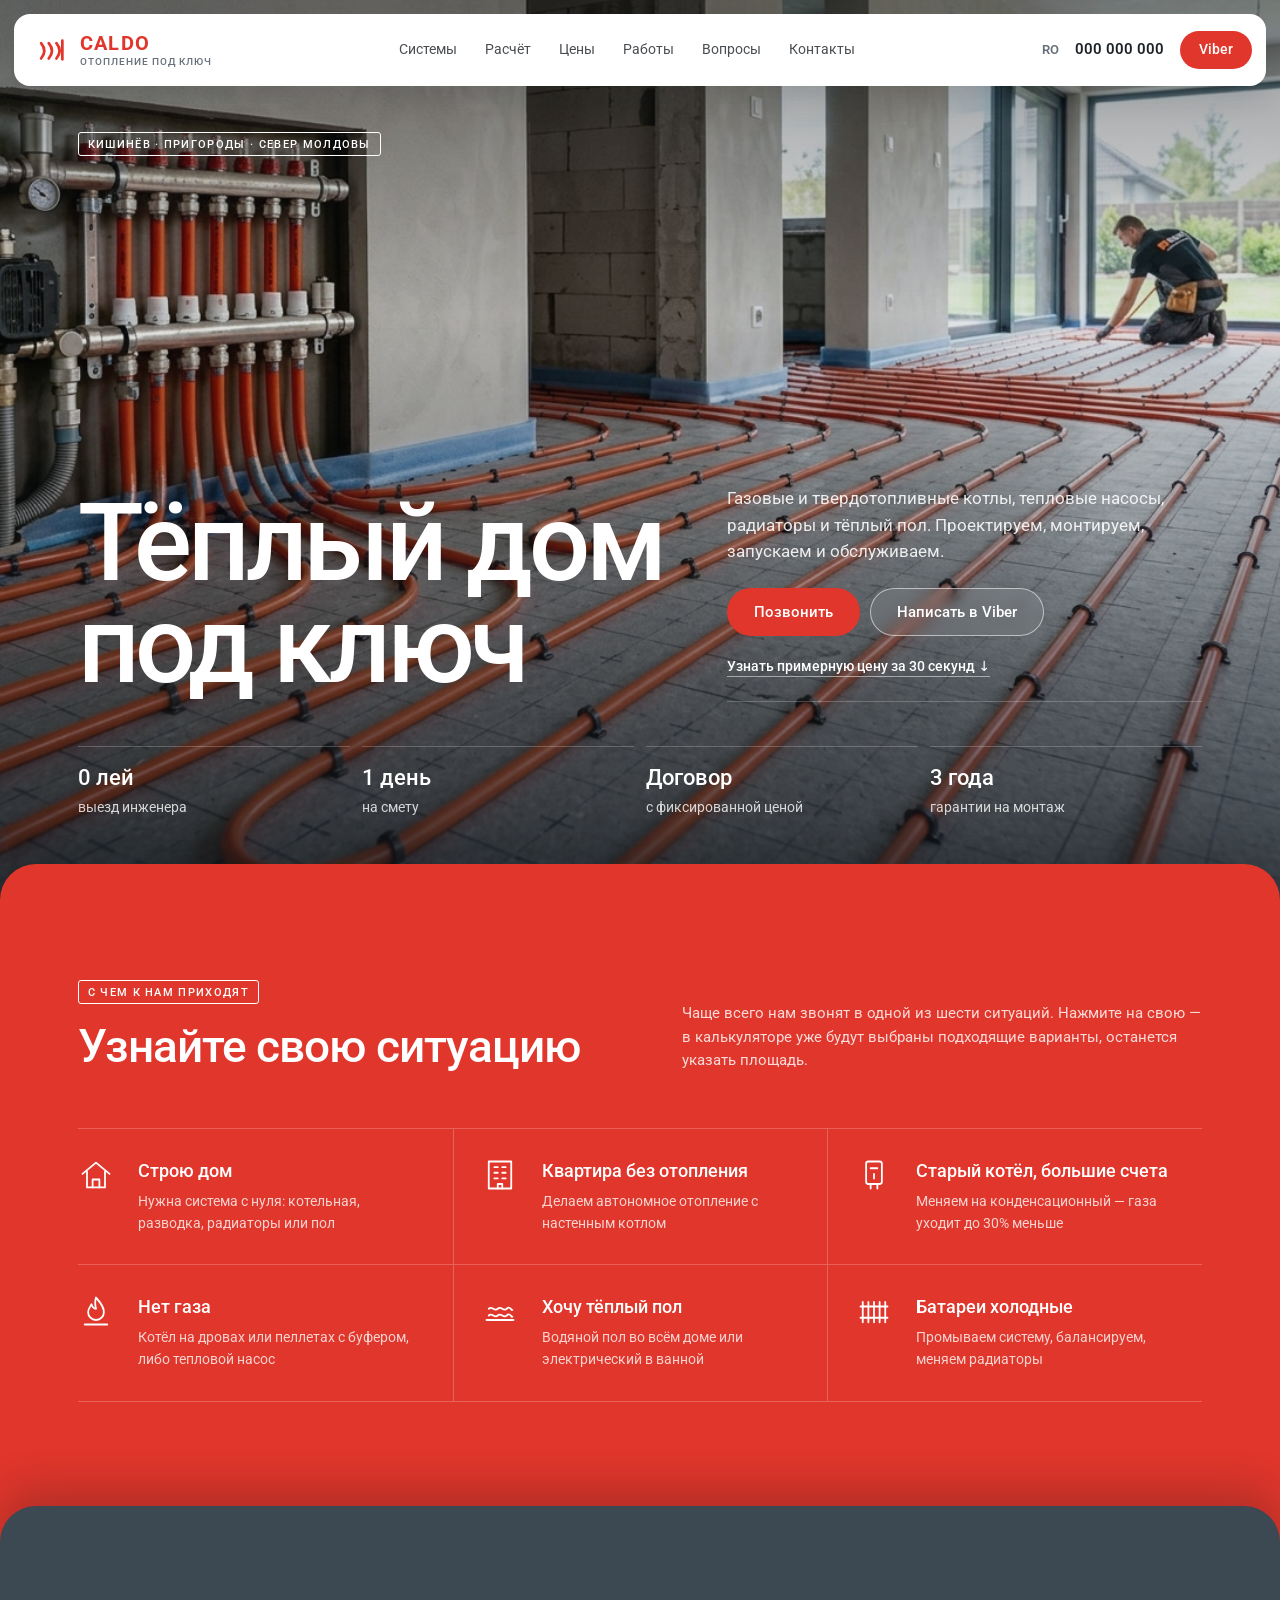
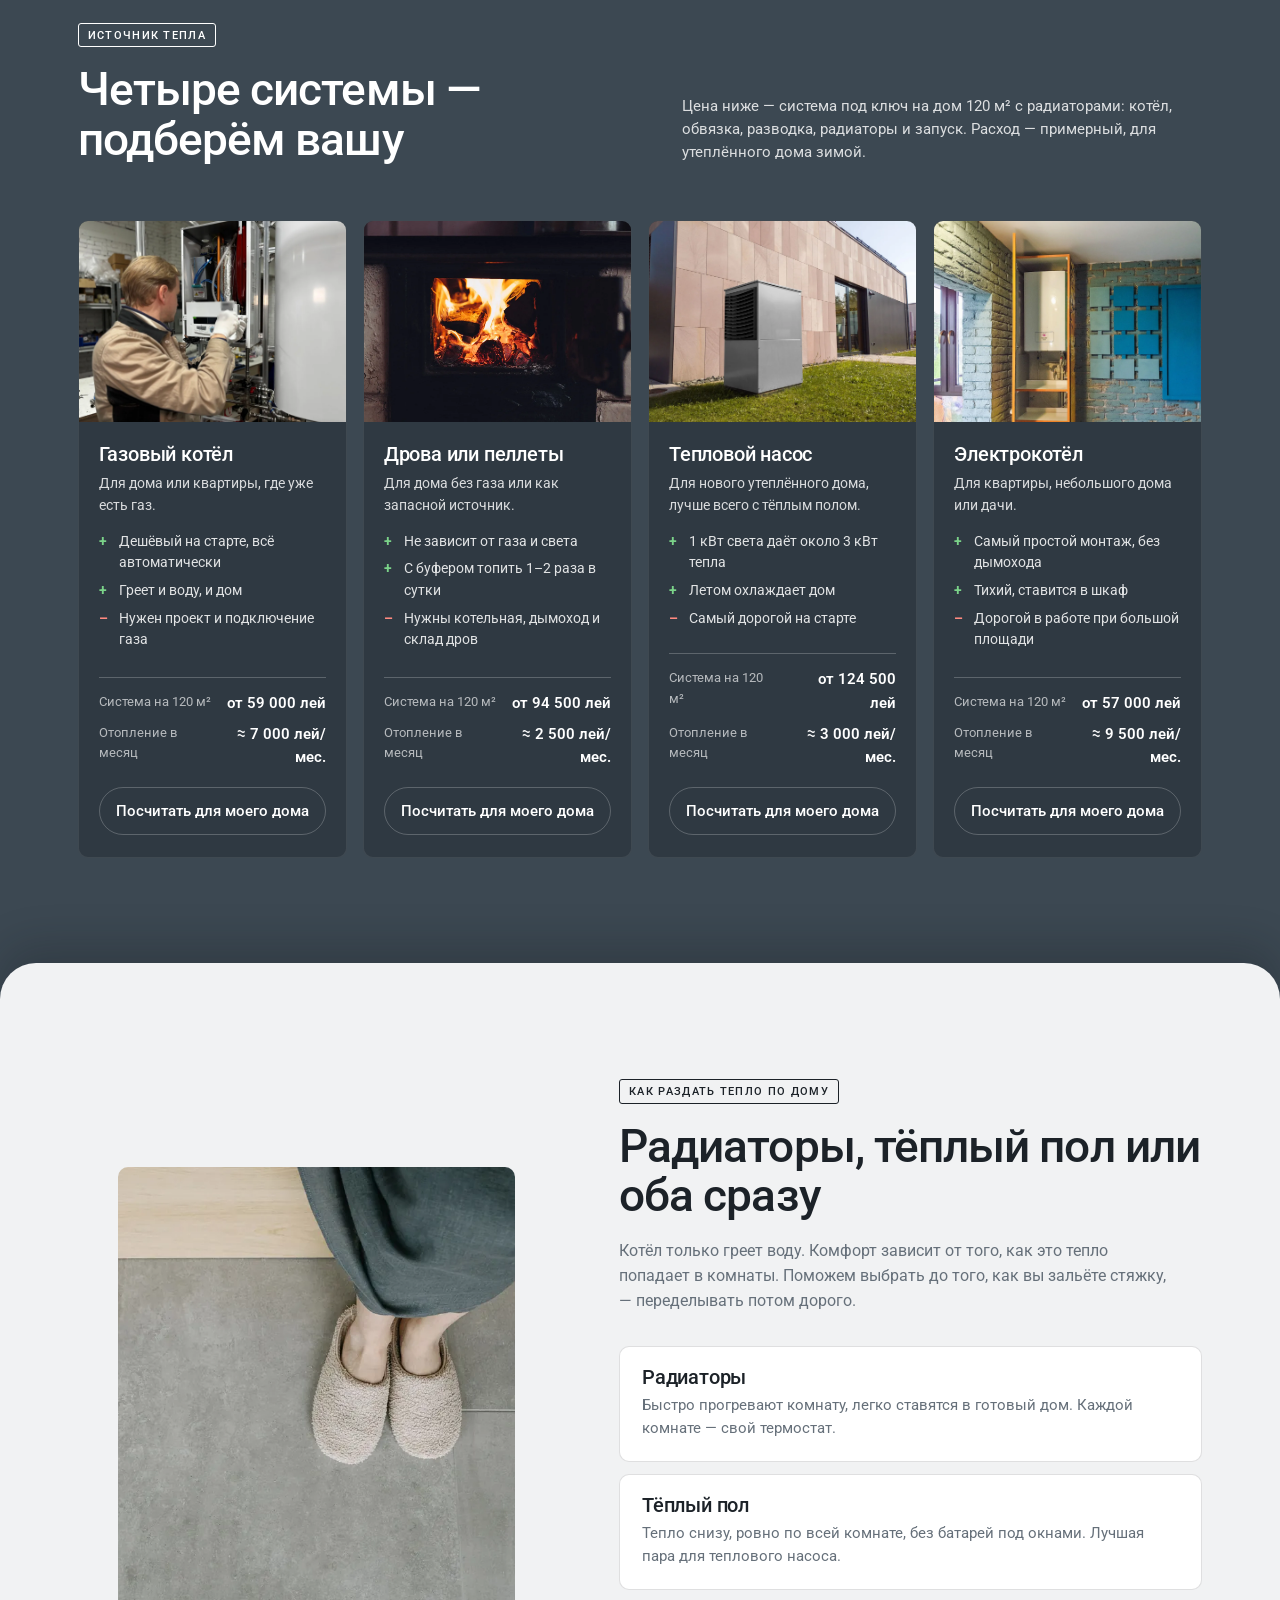
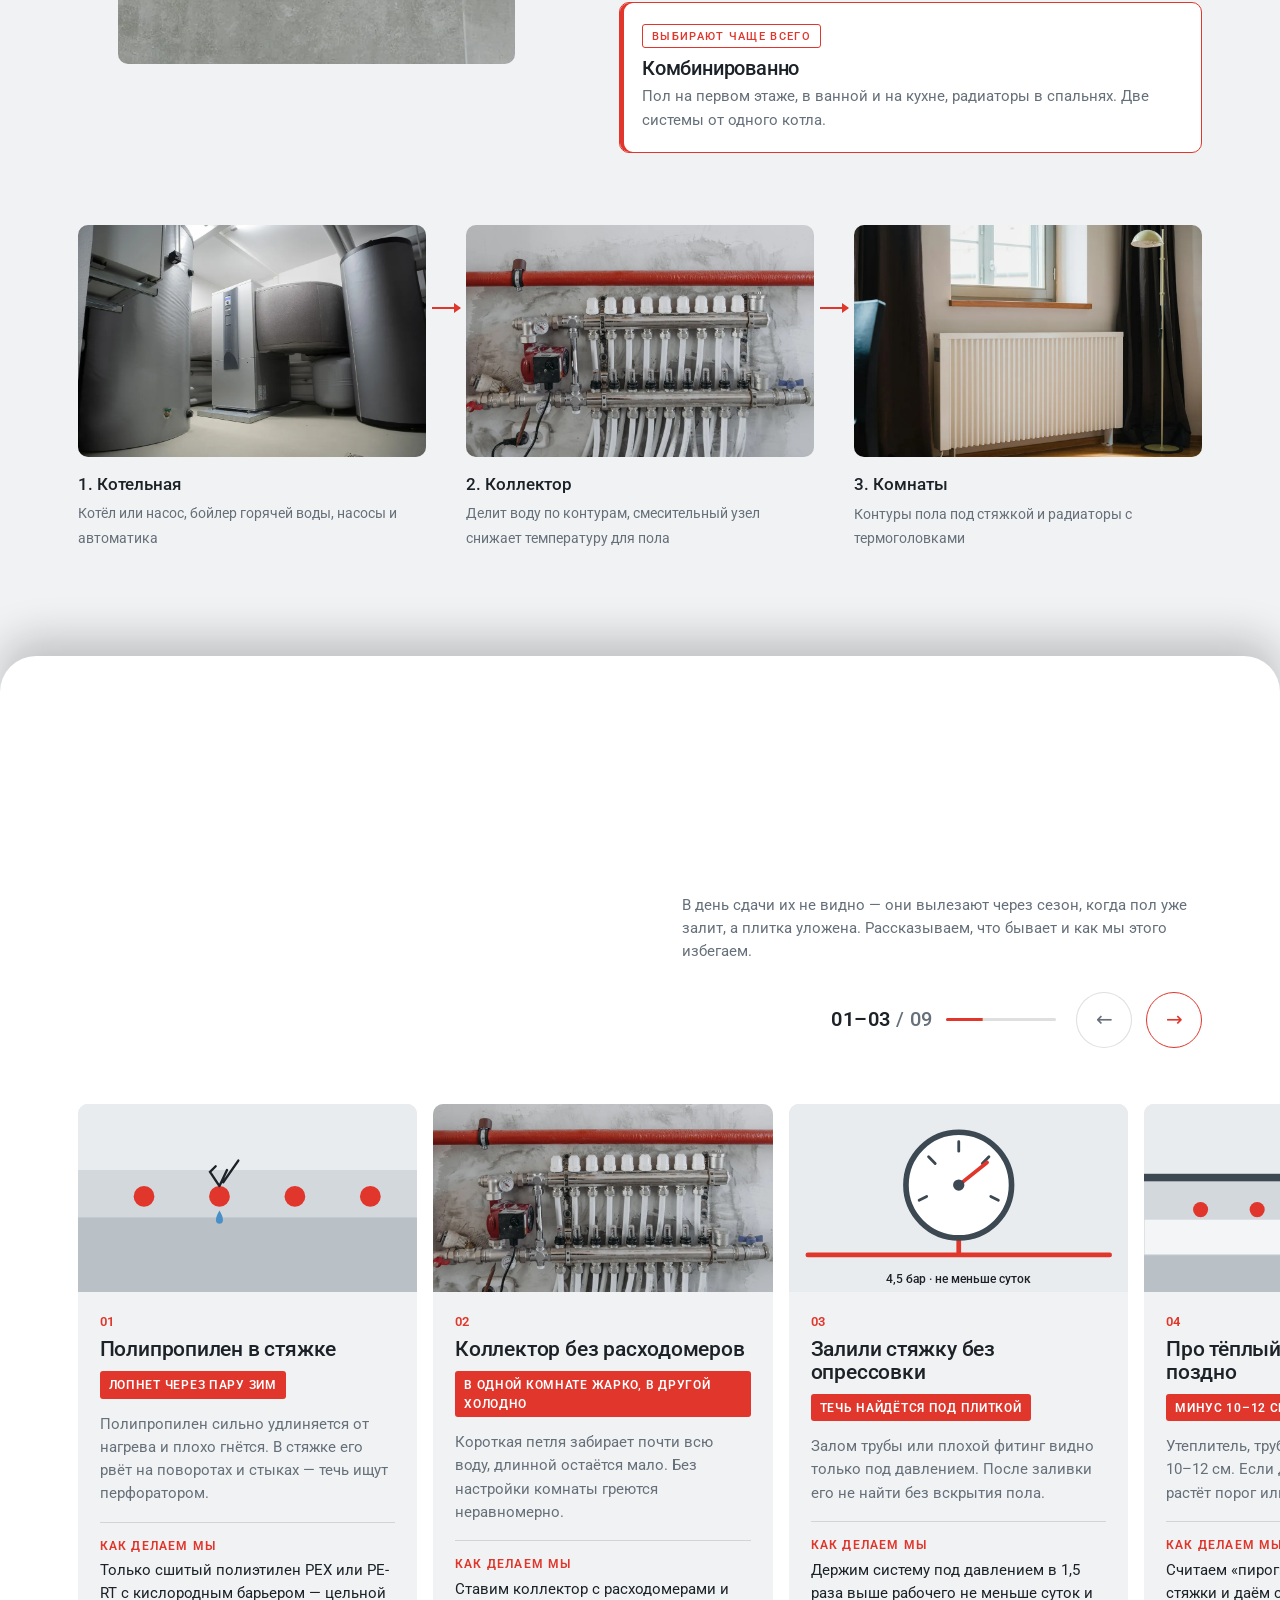
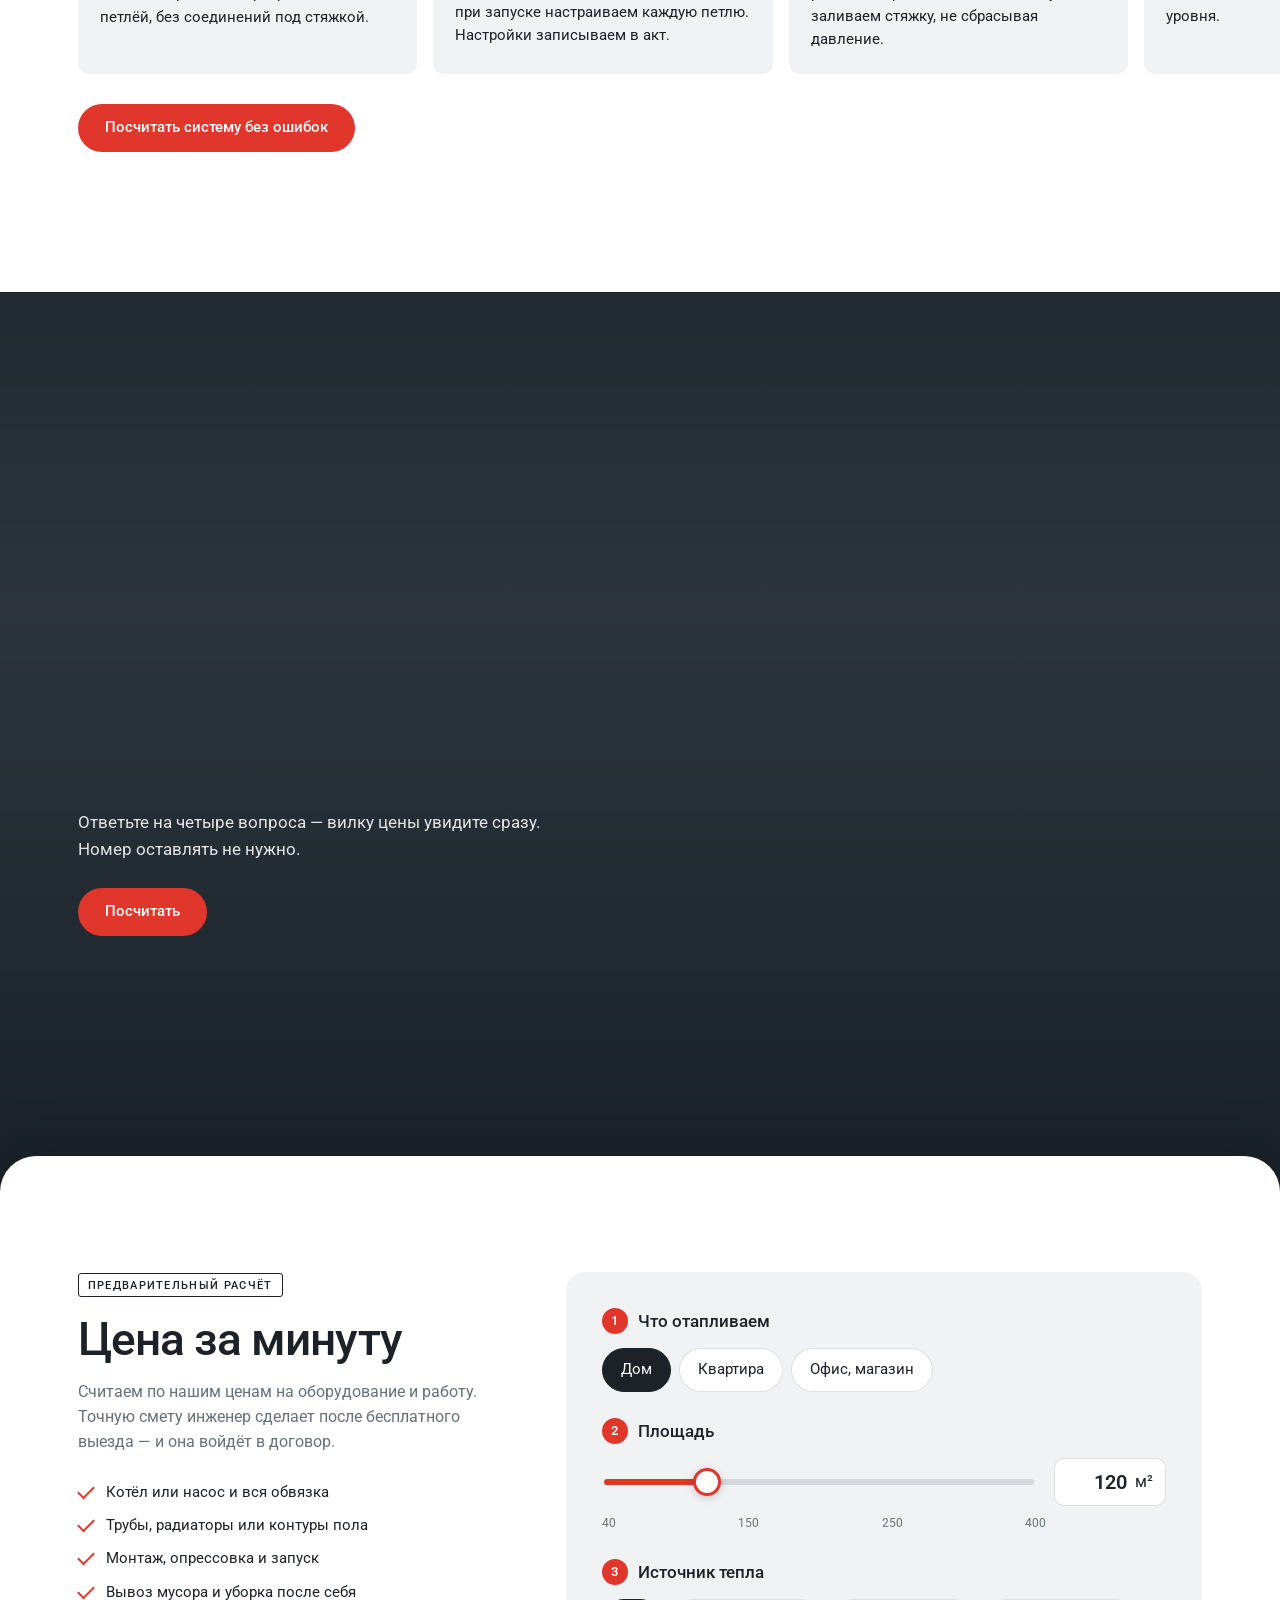
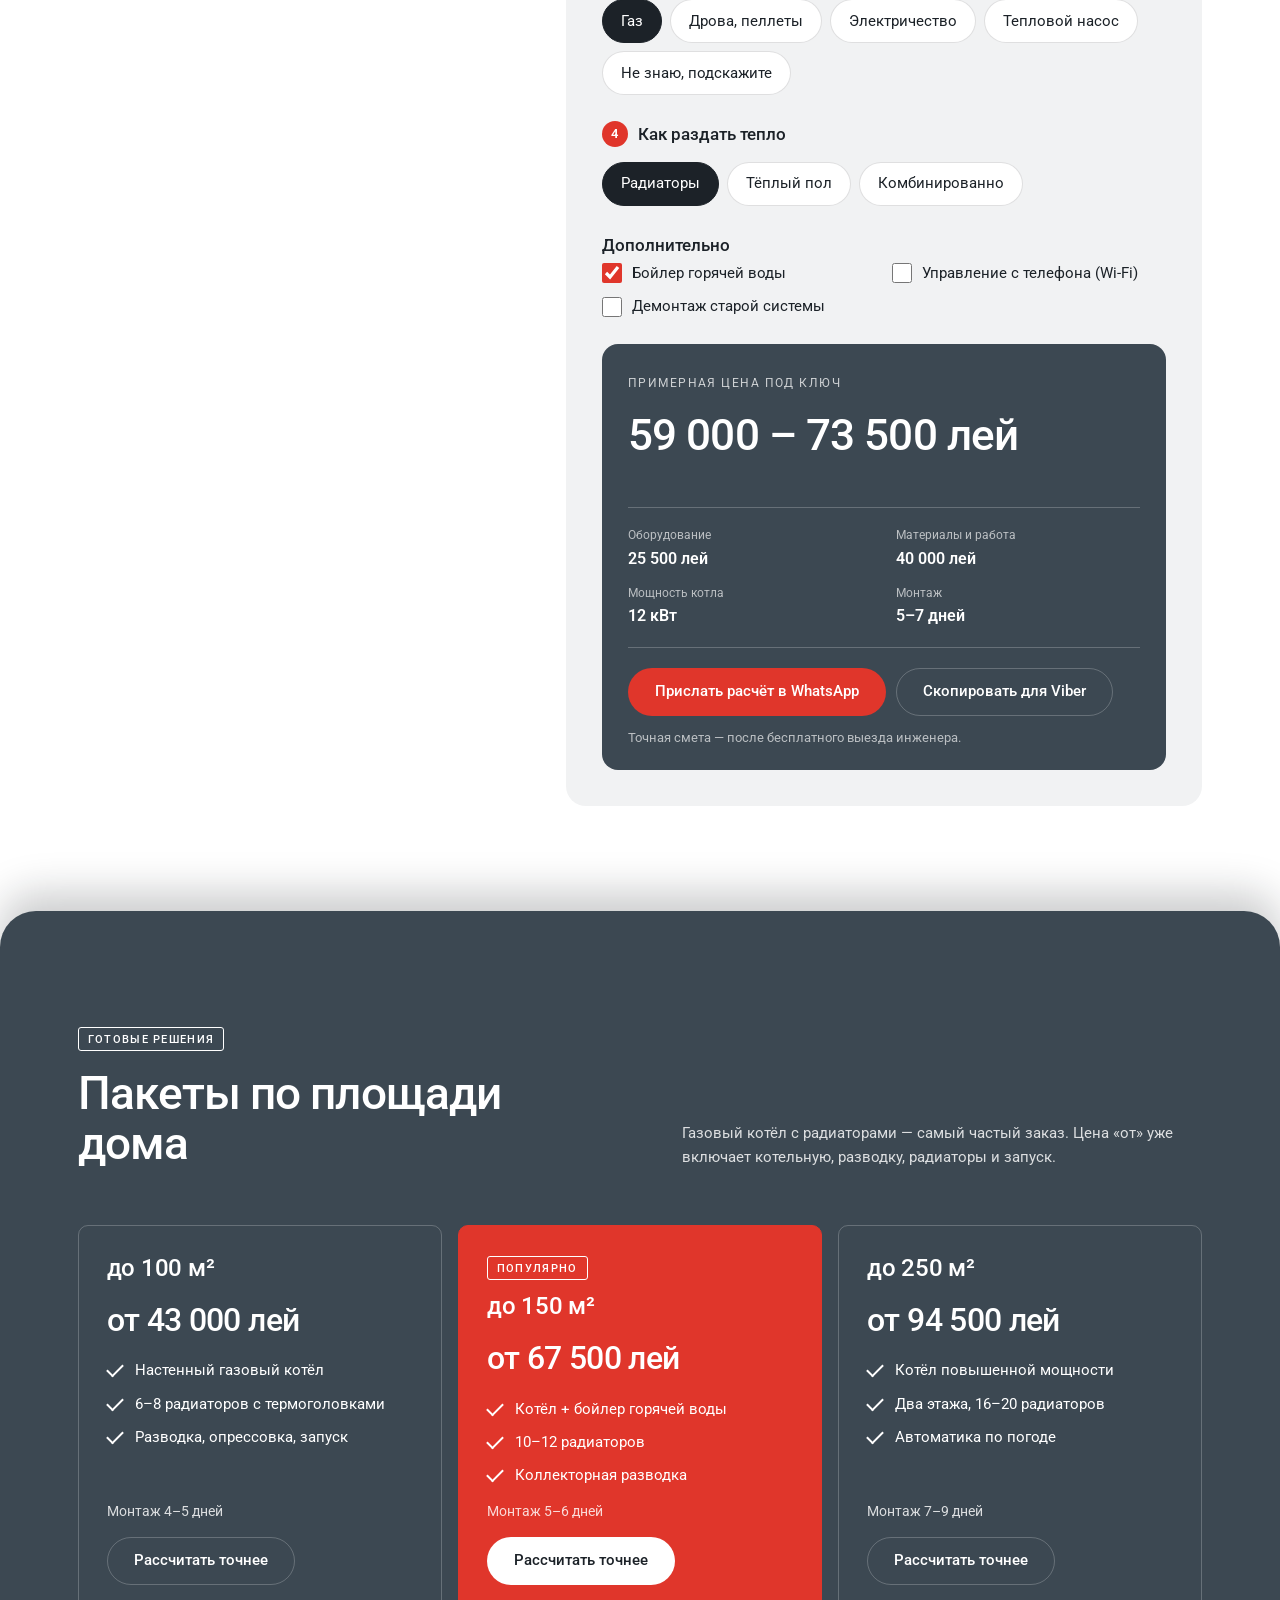
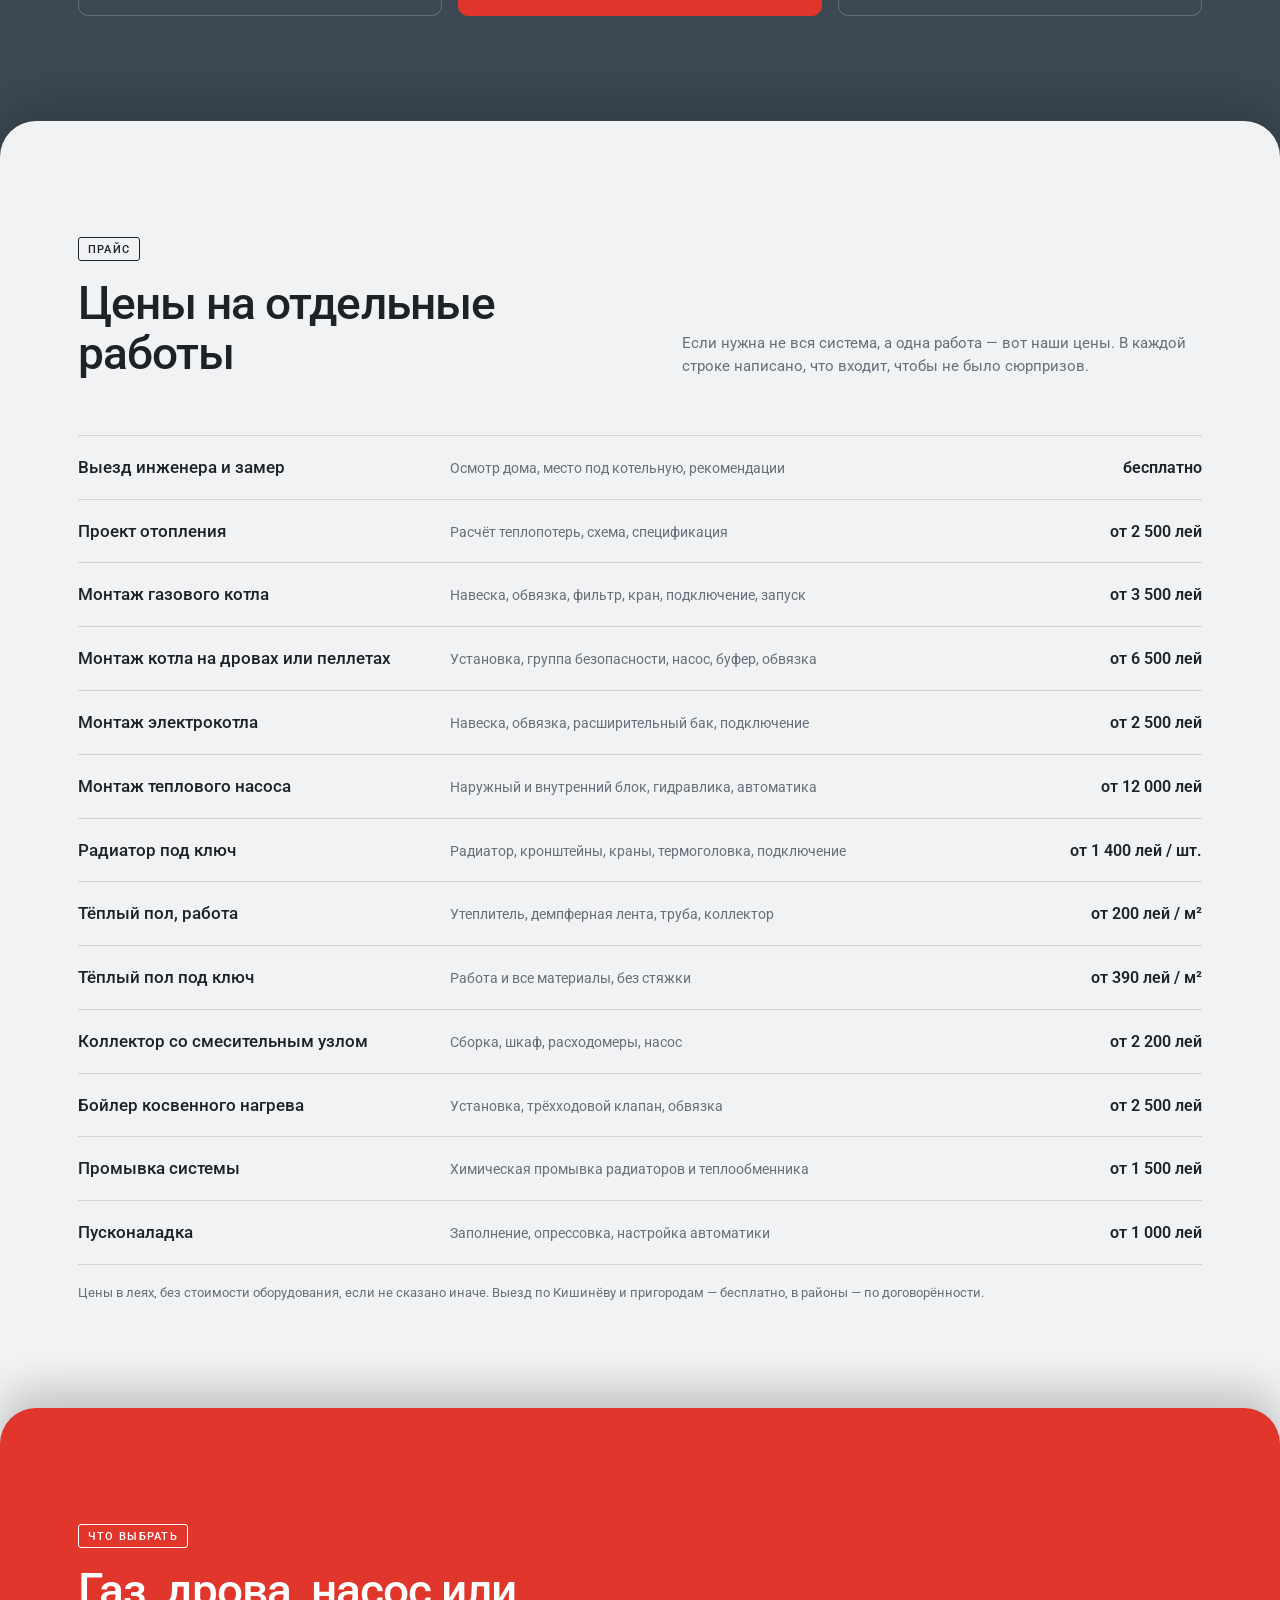
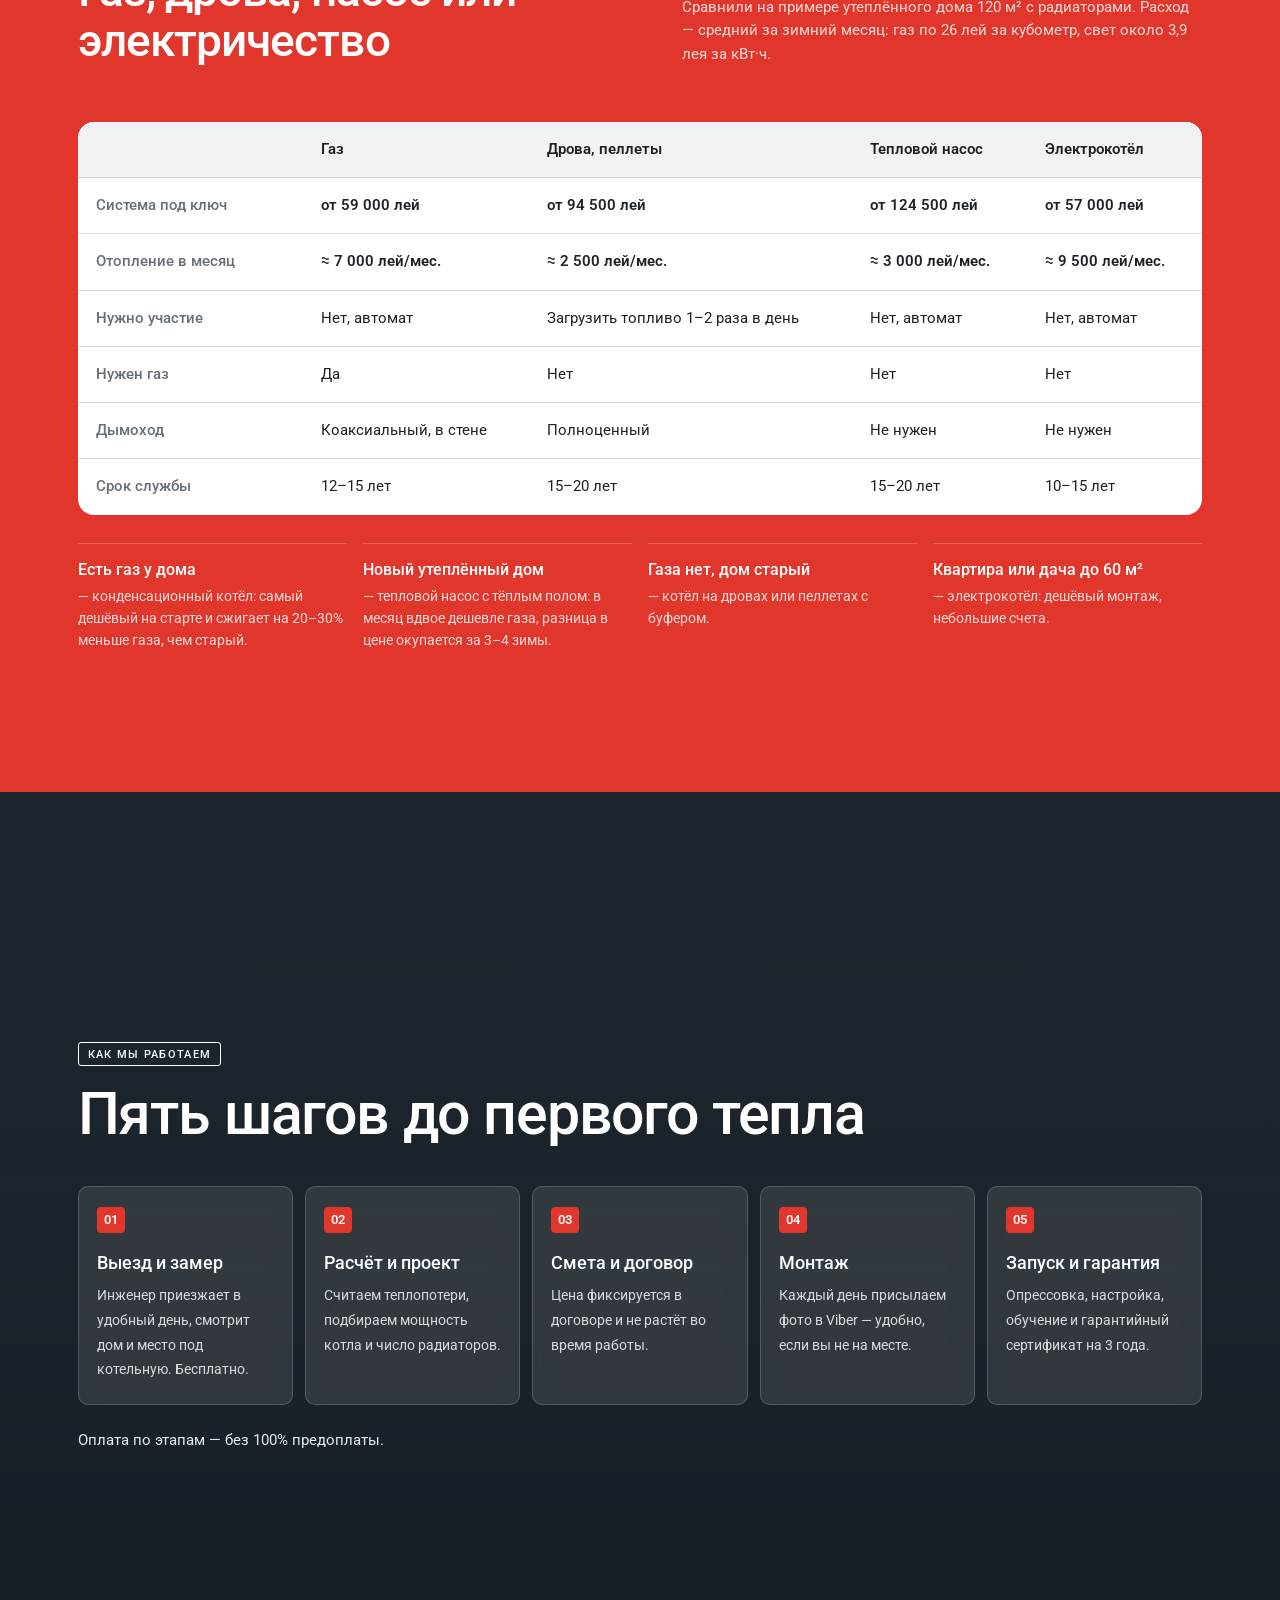
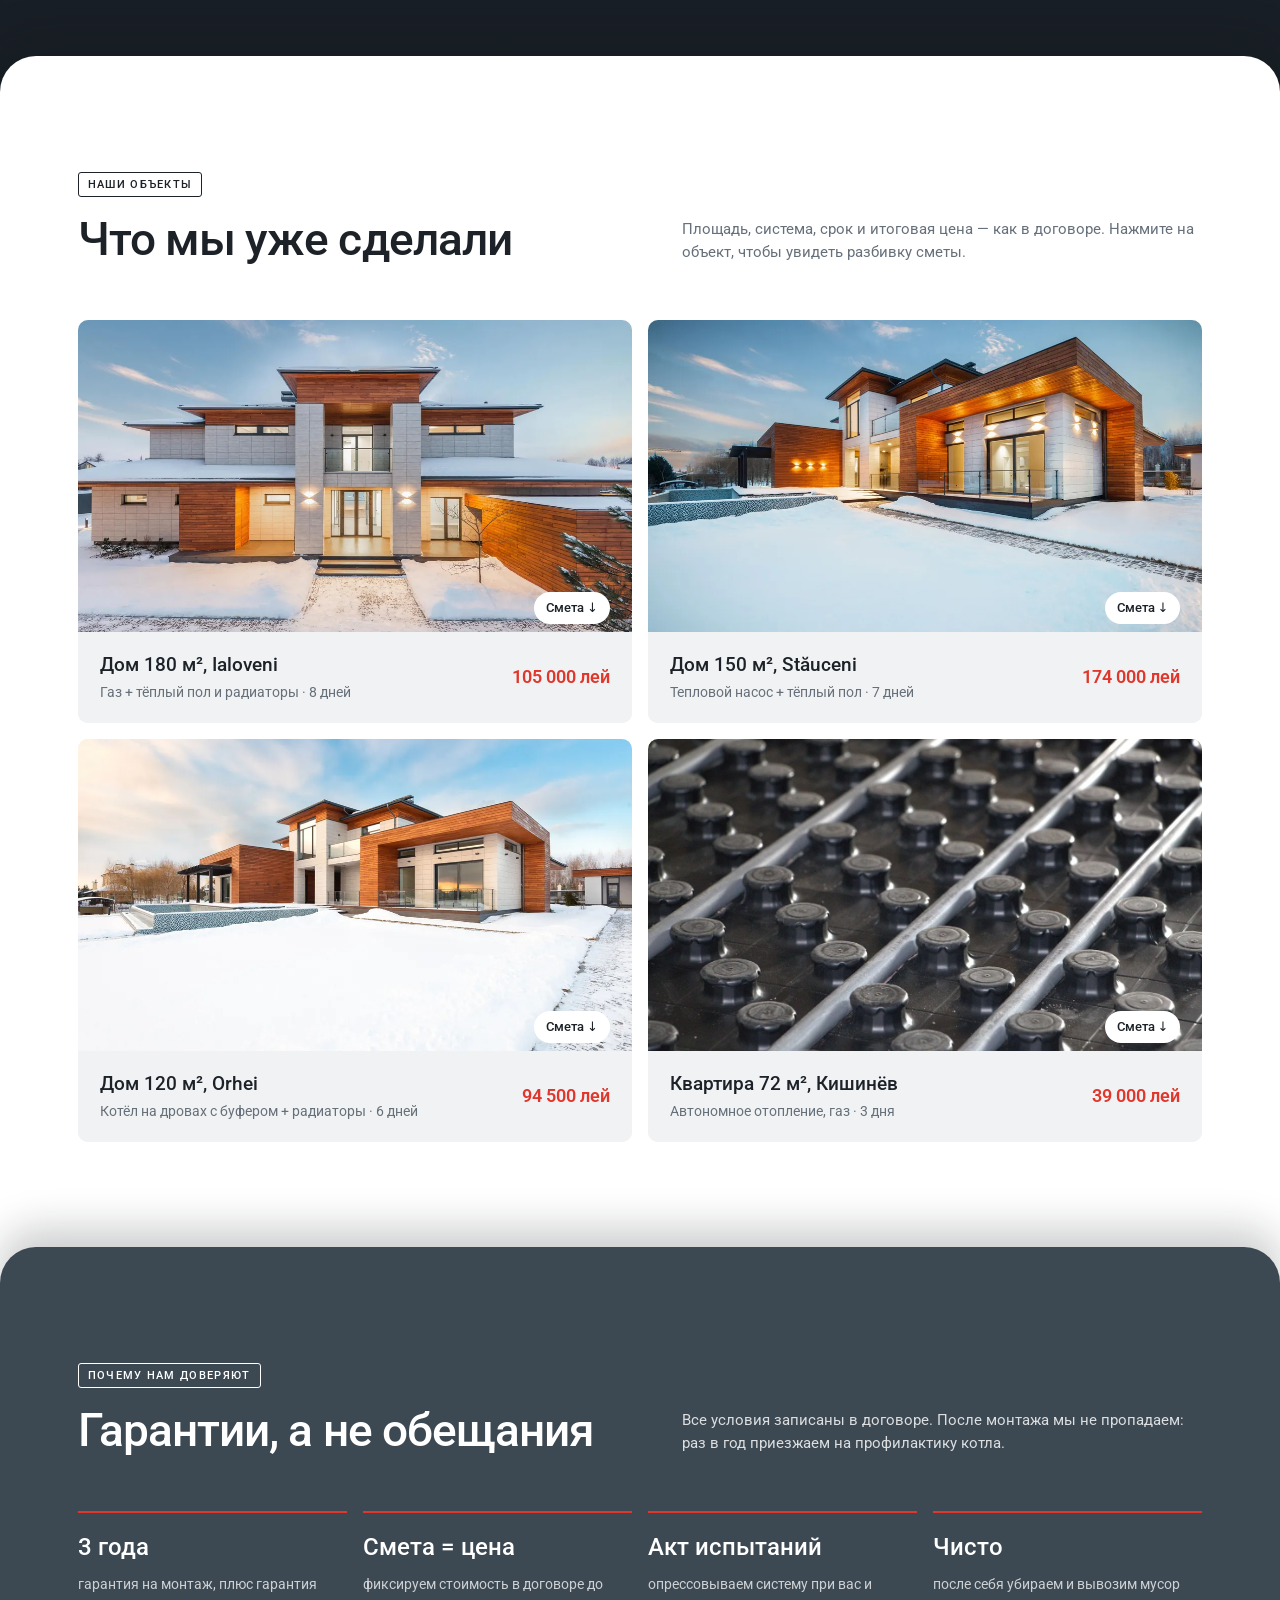
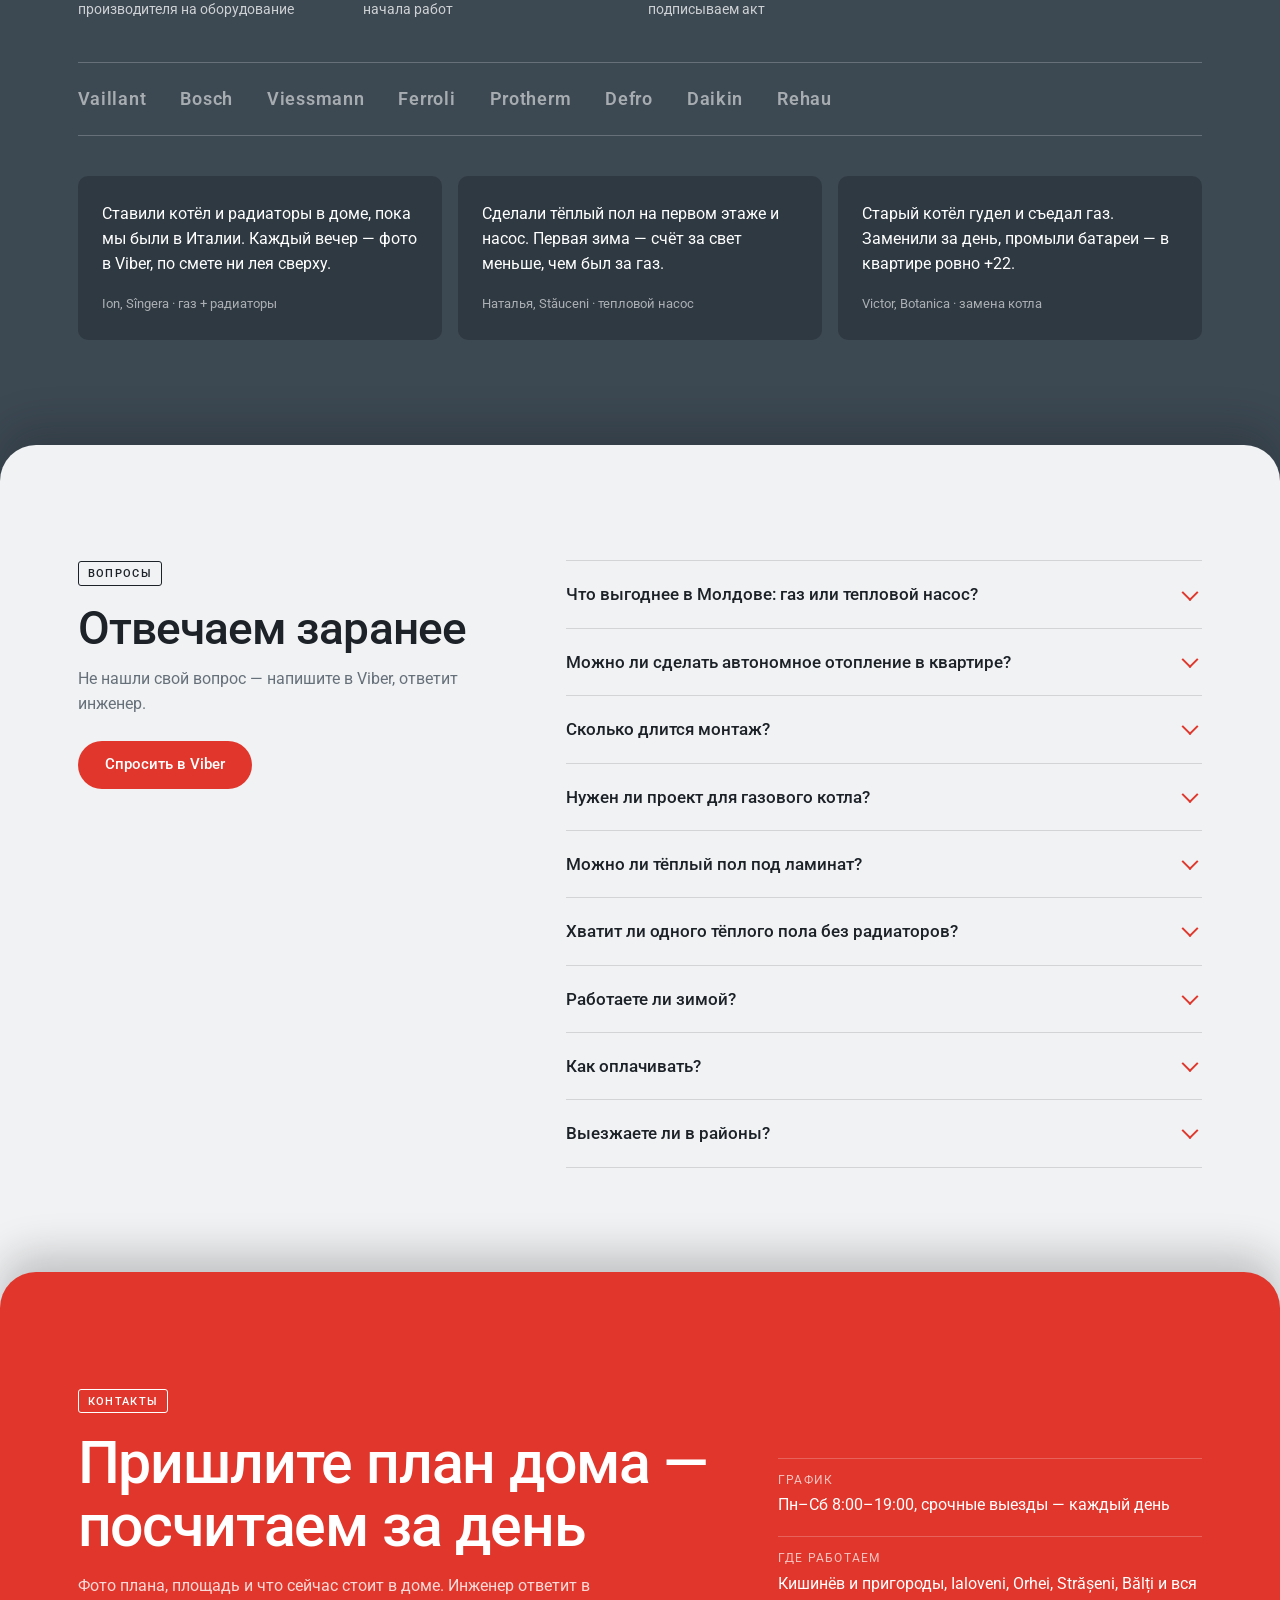
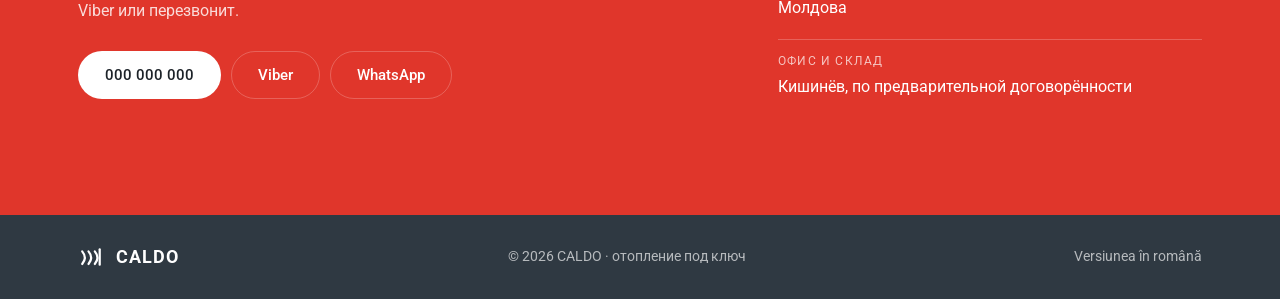
==== index.html @ ae5b9c79 "Add files via upload" ====
<!doctype html>
<html lang="ru">
<head>
<meta charset="utf-8">
<meta name="viewport" content="width=device-width, initial-scale=1">
<title>CALDO — отопление дома под ключ в Кишинёве и по Молдове</title>
<meta name="description" content="Газовые и твердотопливные котлы, тепловые насосы, радиаторы и тёплый пол. Примерная цена за минуту без звонка, договор с фиксированной сметой, гарантия на монтаж 3 года.">
<meta property="og:type" content="website">
<meta property="og:locale" content="ru_RU">
<meta property="og:site_name" content="CALDO">
<meta property="og:title" content="CALDO — отопление дома под ключ в Кишинёве и по Молдове">
<meta property="og:description" content="Газовые и твердотопливные котлы, тепловые насосы, радиаторы и тёплый пол. Примерная цена за минуту без звонка, договор с фиксированной сметой, гарантия на монтаж 3 года.">
<meta property="og:url" content="https://webonix-md.github.io/caldo/">
<meta property="og:image" content="https://webonix-md.github.io/caldo/img/og/og-square-ru.jpg">
<meta property="og:image:width" content="1200">
<meta property="og:image:height" content="1200">
<meta name="twitter:card" content="summary_large_image">
<link rel="preload" href="fonts/Roboto-Regular.woff2" as="font" type="font/woff2" crossorigin>
<link rel="preload" href="fonts/Roboto-Medium.woff2" as="font" type="font/woff2" crossorigin>
<link rel="preload" href="img/pol.jpg" as="image">
<link rel="alternate" hreflang="ro" href="ro.html">
<link rel="stylesheet" href="style.css?v=10">
</head>
<body>

<header class="top" id="top">
  <a class="logo" href="#hero" aria-label="CALDO — на главную">
    <svg viewBox="0 0 40 40" aria-hidden="true"><path d="M6 30c5-6 5-12 0-18M15 30c5-6 5-12 0-18M24 30c5-6 5-12 0-18" fill="none" stroke="currentColor" stroke-width="3.2" stroke-linecap="round"/><path d="M31 9v22" stroke="currentColor" stroke-width="3.2" stroke-linecap="round"/></svg>
    <span>CALDO<small>отопление под ключ</small></span>
  </a>
  <nav class="nav" id="nav">
    <a href="#systems">Системы</a>
    <a href="#calc">Расчёт</a>
    <a href="#price">Цены</a>
    <a href="#works">Работы</a>
    <a href="#faq">Вопросы</a>
    <a href="#contacts">Контакты</a>
  </nav>
  <div class="top__right">
    <a class="top__lang" href="ro.html" hreflang="ro">RO</a>
    <a class="top__phone" href="tel:+37300000000">000 000 000</a>
    <a class="btn btn--red btn--sm" href="viber://chat?number=%2B37300000000">Viber</a>
    <button class="burger" id="burger" aria-label="Меню" aria-expanded="false"><span></span><span></span></button>
  </div>
</header>

<!-- Стопка фото под страницей: видна в «окнах» (первый экран и два фото-экрана), меняется, пока закрыта секциями -->
<div class="bgstack" aria-hidden="true">
  <img class="on" src="img/pol.jpg" alt="" width="1376" height="768">
  <img src="img/band-house.webp" alt="" width="1920" height="1282" decoding="async">
  <img src="img/band-master.webp" alt="" width="1280" height="853" decoding="async">
</div>

<main>

<!-- 1. Первый экран -->
<section class="photo photo--hero win" id="hero">
  <div class="photo__in hero">
    <span class="tag tag--light">Кишинёв · пригороды · север Молдовы</span>
    <h1 class="hero__title">Тёплый дом<br>под ключ</h1>
    <div class="hero__side">
      <p>Газовые и твердотопливные котлы, тепловые насосы, радиаторы и тёплый пол. Проектируем, монтируем, запускаем и обслуживаем.</p>
      <div class="hero__btns">
        <a class="btn btn--red" href="tel:+37300000000">Позвонить</a>
        <a class="btn btn--glass" href="viber://chat?number=%2B37300000000">Написать в Viber</a>
      </div>
      <a class="hero__calc" href="#calc">Узнать примерную цену за 30 секунд <span aria-hidden="true">↓</span></a>
    </div>
    <ul class="hero__facts">
      <li><b>0 лей</b>выезд инженера</li>
      <li><b>1 день</b>на смету</li>
      <li><b>Договор</b>с фиксированной ценой</li>
      <li><b>3 года</b>гарантии на монтаж</li>
    </ul>
  </div>
</section>

<div class="grp">
<!-- 2. С чем приходят -->
<section class="sec sec--red stack" id="situations">
  <div class="wrap">
    <div class="head2">
      <div>
        <span class="tag">С чем к нам приходят</span>
        <h2>Узнайте свою ситуацию</h2>
      </div>
      <p>Чаще всего нам звонят в одной из шести ситуаций. Нажмите на свою — в калькуляторе уже будут выбраны подходящие варианты, останется указать площадь.</p>
    </div>
    <div class="sit">
      <button class="sit__item" data-pick='{"obj":"house","src":"gas","dist":"combo"}'>
        <svg viewBox="0 0 32 32"><path d="M4 15 16 5l12 10M8 13v14h16V13" /><path d="M13 27v-7h6v7"/></svg>
        <b>Строю дом</b><span>Нужна система с нуля: котельная, разводка, радиаторы или пол</span>
      </button>
      <button class="sit__item" data-pick='{"obj":"flat","src":"gas","dist":"rad"}'>
        <svg viewBox="0 0 32 32"><rect x="6" y="4" width="20" height="24"/><path d="M11 9h3M18 9h3M11 14h3M18 14h3M11 19h3M18 19h3M14 28v-4h4v4"/></svg>
        <b>Квартира без отопления</b><span>Делаем автономное отопление с настенным котлом</span>
      </button>
      <button class="sit__item" data-pick='{"obj":"house","src":"gas","dist":"rad"}'>
        <svg viewBox="0 0 32 32"><rect x="9" y="4" width="14" height="20" rx="2"/><path d="M13 28v-4M19 28v-4M13 10h6M16 15v4"/></svg>
        <b>Старый котёл, большие счета</b><span>Меняем на конденсационный — газа уходит до 30% меньше</span>
      </button>
      <button class="sit__item" data-pick='{"obj":"house","src":"solid","dist":"rad"}'>
        <svg viewBox="0 0 32 32"><path d="M16 4c4 5 7 8 7 13a7 7 0 0 1-14 0c0-3 2-5 3-7 1 3 2 4 4 4-1-4-1-7 0-10z"/><path d="M6 28h20"/></svg>
        <b>Нет газа</b><span>Котёл на дровах или пеллетах с буфером, либо тепловой насос</span>
      </button>
      <button class="sit__item" data-pick='{"obj":"house","src":"gas","dist":"floor"}'>
        <svg viewBox="0 0 32 32"><path d="M4 24h24M6 20c3-3 5 3 8 0s5 3 8 0 4 2 5 1M6 14c3-3 5 3 8 0s5 3 8 0 4 2 5 1"/></svg>
        <b>Хочу тёплый пол</b><span>Водяной пол во всём доме или электрический в ванной</span>
      </button>
      <button class="sit__item" data-pick='{"obj":"house","src":"gas","dist":"rad"}'>
        <svg viewBox="0 0 32 32"><path d="M6 8v18M11 8v18M16 8v18M21 8v18M26 8v18M4 12h24M4 22h24"/></svg>
        <b>Батареи холодные</b><span>Промываем систему, балансируем, меняем радиаторы</span>
      </button>
    </div>
  </div>
</section>

<!-- 3. Четыре системы -->
<section class="sec sec--slate stack" id="systems">
  <div class="wrap">
    <div class="head2">
      <div>
        <span class="tag tag--light">Источник тепла</span>
        <h2>Четыре системы — подберём вашу</h2>
      </div>
      <p>Цена ниже — система под ключ на дом 120 м² с радиаторами: котёл, обвязка, разводка, радиаторы и запуск. Расход — примерный, для утеплённого дома зимой.</p>
    </div>
    <div class="sys">
      <article class="sys__card">
        <img src="img/sys-gas.webp" alt="Мастер настраивает настенный газовый котёл" loading="lazy" width="1200" height="900">
        <div class="sys__body">
          <h3>Газовый котёл</h3>
          <p class="sys__who">Для дома или квартиры, где уже есть газ.</p>
          <ul class="pm">
            <li class="plus">Дешёвый на старте, всё автоматически</li>
            <li class="plus">Греет и воду, и дом</li>
            <li class="minus">Нужен проект и подключение газа</li>
          </ul>
          <dl class="sys__nums">
            <div><dt>Система на 120 м²</dt><dd data-sys="gas">—</dd></div>
            <div><dt>Отопление в месяц</dt><dd data-run="gas">—</dd></div>
          </dl>
          <button class="btn btn--line" data-pick='{"src":"gas"}'>Посчитать для моего дома</button>
        </div>
      </article>
      <article class="sys__card">
        <img src="img/sys-solid.webp" alt="Горящие дрова в топке" loading="lazy" width="1200" height="800">
        <div class="sys__body">
          <h3>Дрова или пеллеты</h3>
          <p class="sys__who">Для дома без газа или как запасной источник.</p>
          <ul class="pm">
            <li class="plus">Не зависит от газа и света</li>
            <li class="plus">С буфером топить 1–2 раза в сутки</li>
            <li class="minus">Нужны котельная, дымоход и склад дров</li>
          </ul>
          <dl class="sys__nums">
            <div><dt>Система на 120 м²</dt><dd data-sys="solid">—</dd></div>
            <div><dt>Отопление в месяц</dt><dd data-run="solid">—</dd></div>
          </dl>
          <button class="btn btn--line" data-pick='{"src":"solid"}'>Посчитать для моего дома</button>
        </div>
      </article>
      <article class="sys__card">
        <img src="img/sys-pump.webp" alt="Наружный блок теплового насоса у современного дома" loading="lazy" width="1200" height="902">
        <div class="sys__body">
          <h3>Тепловой насос</h3>
          <p class="sys__who">Для нового утеплённого дома, лучше всего с тёплым полом.</p>
          <ul class="pm">
            <li class="plus">1 кВт света даёт около 3 кВт тепла</li>
            <li class="plus">Летом охлаждает дом</li>
            <li class="minus">Самый дорогой на старте</li>
          </ul>
          <dl class="sys__nums">
            <div><dt>Система на 120 м²</dt><dd data-sys="pump">—</dd></div>
            <div><dt>Отопление в месяц</dt><dd data-run="pump">—</dd></div>
          </dl>
          <button class="btn btn--line" data-pick='{"src":"pump"}'>Посчитать для моего дома</button>
        </div>
      </article>
      <article class="sys__card">
        <img src="img/sys-electric.webp" alt="Настенный электрический котёл в шкафу" loading="lazy" width="1200" height="900">
        <div class="sys__body">
          <h3>Электрокотёл</h3>
          <p class="sys__who">Для квартиры, небольшого дома или дачи.</p>
          <ul class="pm">
            <li class="plus">Самый простой монтаж, без дымохода</li>
            <li class="plus">Тихий, ставится в шкаф</li>
            <li class="minus">Дорогой в работе при большой площади</li>
          </ul>
          <dl class="sys__nums">
            <div><dt>Система на 120 м²</dt><dd data-sys="el">—</dd></div>
            <div><dt>Отопление в месяц</dt><dd data-run="el">—</dd></div>
          </dl>
          <button class="btn btn--line" data-pick='{"src":"el"}'>Посчитать для моего дома</button>
        </div>
      </article>
    </div>
  </div>
</section>

<!-- 4. Радиаторы или тёплый пол -->
<section class="sec sec--light stack" id="heat">
  <div class="wrap">
    <div class="split">
      <figure class="split__img">
        <img src="img/floor-tile.webp" alt="Ноги в домашних тапочках на тёплой плитке" loading="lazy" width="1100" height="733">
      </figure>
      <div class="split__text">
        <span class="tag">Как раздать тепло по дому</span>
        <h2>Радиаторы, тёплый пол или оба сразу</h2>
        <p>Котёл только греет воду. Комфорт зависит от того, как это тепло попадает в комнаты. Поможем выбрать до того, как вы зальёте стяжку, — переделывать потом дорого.</p>
        <div class="opt">
          <div class="opt__item">
            <h3>Радиаторы</h3>
            <p>Быстро прогревают комнату, легко ставятся в готовый дом. Каждой комнате — свой термостат.</p>
          </div>
          <div class="opt__item">
            <h3>Тёплый пол</h3>
            <p>Тепло снизу, ровно по всей комнате, без батарей под окнами. Лучшая пара для теплового насоса.</p>
          </div>
          <div class="opt__item opt__item--hot">
            <span class="tag tag--red">Выбирают чаще всего</span>
            <h3>Комбинированно</h3>
            <p>Пол на первом этаже, в ванной и на кухне, радиаторы в спальнях. Две системы от одного котла.</p>
          </div>
        </div>
      </div>
    </div>
    <div class="scheme" aria-label="Схема: котёл, коллектор, контуры тёплого пола и радиаторы">
      <div class="scheme__step"><img src="img/sys-pump-room.webp" alt="Котельная с баками и внутренним блоком" loading="lazy" width="1100" height="733"><b>1. Котельная</b><span>Котёл или насос, бойлер горячей воды, насосы и автоматика</span></div>
      <div class="scheme__arrow" aria-hidden="true"></div>
      <div class="scheme__step"><img src="img/collector-1.webp" alt="Коллектор тёплого пола с расходомерами" loading="lazy" width="1100" height="734"><b>2. Коллектор</b><span>Делит воду по контурам, смесительный узел снижает температуру для пола</span></div>
      <div class="scheme__arrow" aria-hidden="true"></div>
      <div class="scheme__step"><img src="img/rad-room.webp" alt="Белый панельный радиатор под окном" loading="lazy" width="1100" height="732"><b>3. Комнаты</b><span>Контуры пола под стяжкой и радиаторы с термоголовками</span></div>
    </div>
  </div>
</section>

<!-- 4б. Ошибки монтажа -->
<section class="sec sec--white stack stack--flow" id="mistakes">
  <div class="wrap">
    <div class="head2">
      <div>
        <span class="tag">Чего мы не делаем</span>
        <h2>9 ошибок, из-за которых переделывают отопление</h2>
      </div>
      <p>В день сдачи их не видно — они вылезают через сезон, когда пол уже залит, а плитка уложена. Рассказываем, что бывает и как мы этого избегаем.</p>
    </div>
    <div class="mis" id="mis" tabindex="0" aria-label="Ошибки монтажа, листается вбок">

      <article class="mis__card">
        <div class="mis__pic"><svg class="ill" viewBox="0 0 360 200" aria-hidden="true"><rect class="ill-slab" x="0" y="120" width="360" height="80"/><rect class="ill-screed" x="0" y="70" width="360" height="50"/><circle class="ill-pipe" cx="70" cy="98" r="11"/><circle class="ill-pipe" cx="150" cy="98" r="11"/><circle class="ill-pipe" cx="230" cy="98" r="11"/><circle class="ill-pipe" cx="310" cy="98" r="11"/><path class="ill-crack" d="M150 87 158 70M150 87 140 72 146 66M154 83 170 60"/><path class="ill-drop" d="M150 113c-5 8-5 14 0 14s5-6 0-14z"/></svg></div>
        <span class="mis__n">01</span>
        <h3>Полипропилен в стяжке</h3>
        <em class="mis__risk">Лопнет через пару зим</em>
        <p>Полипропилен сильно удлиняется от нагрева и плохо гнётся. В стяжке его рвёт на поворотах и стыках — течь ищут перфоратором.</p>
        <p class="mis__ok"><b>Как делаем мы</b>Только сшитый полиэтилен PEX или PE-RT с кислородным барьером — цельной петлёй, без соединений под стяжкой.</p>
      </article>

      <article class="mis__card">
        <div class="mis__pic"><img src="img/collector-1.webp" alt="Коллектор тёплого пола с расходомерами на каждом контуре" loading="lazy" width="1100" height="734"></div>
        <span class="mis__n">02</span>
        <h3>Коллектор без расходомеров</h3>
        <em class="mis__risk">В одной комнате жарко, в другой холодно</em>
        <p>Короткая петля забирает почти всю воду, длинной остаётся мало. Без настройки комнаты греются неравномерно.</p>
        <p class="mis__ok"><b>Как делаем мы</b>Ставим коллектор с расходомерами и при запуске настраиваем каждую петлю. Настройки записываем в акт.</p>
      </article>

      <article class="mis__card">
        <div class="mis__pic"><svg class="ill" viewBox="0 0 360 200" aria-hidden="true"><path class="ill-pipe-l" d="M20 160h320M180 160v-16"/><circle class="ill-gauge" cx="180" cy="86" r="56"/><path class="ill-tick" d="M138 102l8-4M180 40v10M222 102l-8-4M148 56l7 7M212 56l-7 7"/><path class="ill-needle" d="M180 86 210 62"/><circle class="ill-hub" cx="180" cy="86" r="6"/><text class="ill-txt" x="180" y="190" text-anchor="middle">4,5 бар · не меньше суток</text></svg></div>
        <span class="mis__n">03</span>
        <h3>Залили стяжку без опрессовки</h3>
        <em class="mis__risk">Течь найдётся под плиткой</em>
        <p>Залом трубы или плохой фитинг видно только под давлением. После заливки его не найти без вскрытия пола.</p>
        <p class="mis__ok"><b>Как делаем мы</b>Держим систему под давлением в 1,5 раза выше рабочего не меньше суток и заливаем стяжку, не сбрасывая давление.</p>
      </article>

      <article class="mis__card">
        <div class="mis__pic"><svg class="ill" viewBox="0 0 360 200" aria-hidden="true"><rect class="ill-slab" x="0" y="160" width="360" height="40"/><rect class="ill-ins" x="0" y="122" width="360" height="38"/><rect class="ill-screed" x="0" y="82" width="360" height="40"/><circle class="ill-pipe" cx="60" cy="112" r="8"/><circle class="ill-pipe" cx="120" cy="112" r="8"/><circle class="ill-pipe" cx="180" cy="112" r="8"/><rect class="ill-tile" x="0" y="74" width="250" height="8"/><path class="ill-door" d="M262 20v54h80V20"/><path class="ill-dim" d="M300 82v78M294 82h12M294 160h12"/><text class="ill-txt" x="292" y="126" text-anchor="end">10–12 см</text></svg></div>
        <span class="mis__n">04</span>
        <h3>Про тёплый пол вспомнили поздно</h3>
        <em class="mis__risk">Минус 10–12 см высоты</em>
        <p>Утеплитель, труба и стяжка занимают 10–12 см. Если двери и окна уже стоят — растёт порог или пол отменяется.</p>
        <p class="mis__ok"><b>Как делаем мы</b>Считаем «пирог» пола до черновой стяжки и даём строителям отметки уровня.</p>
      </article>

      <article class="mis__card">
        <div class="mis__pic"><img src="img/hero-floor.webp" alt="Трубы тёплого пола на теплоизоляционных матах" loading="lazy" width="1280" height="855"></div>
        <span class="mis__n">05</span>
        <h3>Подложка вместо утеплителя</h3>
        <em class="mis__risk">Счета выше на 30–50%</em>
        <p>Тонкая фольгированная подложка тепло не держит — оно уходит в плиту перекрытия и в грунт.</p>
        <p class="mis__ok"><b>Как делаем мы</b>Под трубу — от 50 мм пенополистирола в квартире и от 100 мм в доме на грунте.</p>
      </article>

      <article class="mis__card">
        <div class="mis__pic"><svg class="ill" viewBox="0 0 360 200" aria-hidden="true"><rect class="ill-cold" x="10" y="20" width="160" height="160" rx="6"/><path class="ill-pipe-s" d="M30 40h120v40H30v40h120v40H30"/><rect class="ill-warm" x="190" y="20" width="160" height="160" rx="6"/><path class="ill-pipe-s" d="M210 36h120v18H210v18h120v18H210v18h120v18H210v18h120v18H210"/><text class="ill-txt" x="90" y="196" text-anchor="middle">шаг 30 см</text><text class="ill-txt" x="270" y="196" text-anchor="middle">шаг 15 см</text></svg></div>
        <span class="mis__n">06</span>
        <h3>Слишком большой шаг укладки</h3>
        <em class="mis__risk">Пол «полосами»</em>
        <p>При шаге 30 см между трубами остаются холодные полосы — босиком это сразу чувствуется.</p>
        <p class="mis__ok"><b>Как делаем мы</b>Шаг 10–15 см у окон и наружных стен, 15–20 см в середине комнаты — по расчёту теплопотерь.</p>
      </article>

      <article class="mis__card">
        <div class="mis__pic"><svg class="ill" viewBox="0 0 360 200" aria-hidden="true"><rect class="ill-room" x="10" y="20" width="160" height="160" rx="6"/><path class="ill-pipe-s" d="M30 180V40h120v120H50V60h80v80H70V80h40v40H90"/><rect class="ill-room" x="190" y="20" width="160" height="160" rx="6"/><path class="ill-pipe-s" d="M205 180V40h40v120M262 180V40h40v120M318 180V40h20v120"/><text class="ill-txt" x="90" y="196" text-anchor="middle">1 петля 160 м</text><text class="ill-txt" x="270" y="196" text-anchor="middle">3 петли по 60 м</text></svg></div>
        <span class="mis__n">07</span>
        <h3>Одна петля на большую комнату</h3>
        <em class="mis__risk">Дальний угол холодный</em>
        <p>У длинной петли большое сопротивление: насос её не продавливает, вода остывает задолго до конца.</p>
        <p class="mis__ok"><b>Как делаем мы</b>Петля не длиннее 80–90 м для трубы 16 мм. Большую комнату делим на 2–3 контура.</p>
      </article>

      <article class="mis__card">
        <div class="mis__pic"><img src="img/step-plan.webp" alt="План дома, уровень и каска на столе" loading="lazy" width="1100" height="734"></div>
        <span class="mis__n">08</span>
        <h3>Котёл «с запасом» на глаз</h3>
        <em class="mis__risk">Котёл быстрее изнашивается</em>
        <p>Слишком мощный котёл постоянно включается и выключается: КПД падает, детали изнашиваются, газа уходит больше.</p>
        <p class="mis__ok"><b>Как делаем мы</b>Подбираем мощность по расчёту теплопотерь дома — с учётом стен, окон и утепления, а не только площади.</p>
      </article>

      <article class="mis__card">
        <div class="mis__pic"><img src="img/collector-3.webp" alt="Коллектор со смесительным узлом и насосом" loading="lazy" width="1100" height="825"></div>
        <span class="mis__n">09</span>
        <h3>Пол подключён прямо к котлу</h3>
        <em class="mis__risk">Перегрев и трещины в стяжке</em>
        <p>Котёл даёт 60–80 °C, а полу нужно 35–45 °C. Без смешивания пол обжигает, а стяжка трескается.</p>
        <p class="mis__ok"><b>Как делаем мы</b>Ставим на коллектор пола смесительный узел с термостатическим клапаном и своим насосом.</p>
      </article>

    </div>
    <div class="mis__nav">
      <button class="mis__btn" data-dir="-1" aria-label="Назад"><span aria-hidden="true">←</span></button>
      <button class="mis__btn" data-dir="1" aria-label="Вперёд"><span aria-hidden="true">→</span></button>
      <a class="btn btn--red" href="#calc">Посчитать систему без ошибок</a>
    </div>
  </div>
</section>

</div>

<!-- 5. Фото-разделитель перед калькулятором -->
<section class="photo photo--band win" id="band-calc">
  <div class="photo__in band">
    <span class="tag tag--light">Без звонка и без телефона</span>
    <h2>Сколько стоит отопление вашего дома?</h2>
    <p>Ответьте на четыре вопроса — вилку цены увидите сразу. Номер оставлять не нужно.</p>
    <a class="btn btn--red" href="#calc">Посчитать</a>
  </div>
</section>

<div class="grp">
<!-- 6. Калькулятор -->
<section class="sec sec--white stack" id="calc">
  <div class="wrap calc">
    <div class="calc__intro">
      <span class="tag">Предварительный расчёт</span>
      <h2>Цена за минуту</h2>
      <p>Считаем по нашим ценам на оборудование и работу. Точную смету инженер сделает после бесплатного выезда — и она войдёт в договор.</p>
      <ul class="check">
        <li>Котёл или насос и вся обвязка</li>
        <li>Трубы, радиаторы или контуры пола</li>
        <li>Монтаж, опрессовка и запуск</li>
        <li>Вывоз мусора и уборка после себя</li>
      </ul>
    </div>

    <form class="calc__box" id="calcForm" onsubmit="return false">
      <fieldset class="q">
        <legend><i>1</i>Что отапливаем</legend>
        <div class="chips" data-group="obj">
          <label><input type="radio" name="obj" value="house" checked><span>Дом</span></label>
          <label><input type="radio" name="obj" value="flat"><span>Квартира</span></label>
          <label><input type="radio" name="obj" value="biz"><span>Офис, магазин</span></label>
        </div>
      </fieldset>

      <fieldset class="q">
        <legend><i>2</i>Площадь</legend>
        <div class="area">
          <input type="range" id="area" min="40" max="400" step="5" value="120" aria-label="Площадь, м²">
          <label class="area__num"><input type="number" id="areaNum" min="20" max="1000" value="120" inputmode="numeric"><span>м²</span></label>
        </div>
        <div class="area__scale" aria-hidden="true"><span>40</span><span>150</span><span>250</span><span>400</span></div>
      </fieldset>

      <fieldset class="q">
        <legend><i>3</i>Источник тепла</legend>
        <div class="chips chips--4" data-group="src">
          <label><input type="radio" name="src" value="gas" checked><span>Газ</span></label>
          <label><input type="radio" name="src" value="solid"><span>Дрова, пеллеты</span></label>
          <label><input type="radio" name="src" value="el"><span>Электричество</span></label>
          <label><input type="radio" name="src" value="pump"><span>Тепловой насос</span></label>
          <label><input type="radio" name="src" value="unknown"><span>Не знаю, подскажите</span></label>
        </div>
      </fieldset>

      <fieldset class="q">
        <legend><i>4</i>Как раздать тепло</legend>
        <div class="chips" data-group="dist">
          <label><input type="radio" name="dist" value="rad" checked><span>Радиаторы</span></label>
          <label><input type="radio" name="dist" value="floor"><span>Тёплый пол</span></label>
          <label><input type="radio" name="dist" value="combo"><span>Комбинированно</span></label>
        </div>
      </fieldset>

      <fieldset class="q q--opts">
        <legend>Дополнительно</legend>
        <label class="opt-check"><input type="checkbox" name="boiler" checked><span>Бойлер горячей воды</span></label>
        <label class="opt-check"><input type="checkbox" name="wifi"><span>Управление с телефона (Wi-Fi)</span></label>
        <label class="opt-check" id="optChimney"><input type="checkbox" name="chimney"><span>Дымоход из нержавейки</span></label>
        <label class="opt-check"><input type="checkbox" name="demount"><span>Демонтаж старой системы</span></label>
      </fieldset>

      <div class="res" aria-live="polite">
        <span class="res__label">Примерная цена под ключ</span>
        <div class="res__sum" id="resSum">—</div>
        <p class="res__note" id="resNote"></p>
        <dl class="res__rows">
          <div><dt>Оборудование</dt><dd id="resEq">—</dd></div>
          <div><dt>Материалы и работа</dt><dd id="resWork">—</dd></div>
          <div><dt>Мощность котла</dt><dd id="resKw">—</dd></div>
          <div><dt>Монтаж</dt><dd id="resDays">—</dd></div>
        </dl>
        <div class="res__btns">
          <a class="btn btn--red" id="sendWa" href="#" target="_blank" rel="noopener">Прислать расчёт в WhatsApp</a>
          <button class="btn btn--line btn--line-light" id="sendViber" type="button">Скопировать для Viber</button>
        </div>
        <p class="res__small">Точная смета — после бесплатного выезда инженера.</p>
      </div>
    </form>
  </div>
</section>

<!-- 7. Пакеты по площади -->
<section class="sec sec--slate stack" id="packages">
  <div class="wrap">
    <div class="head2">
      <div>
        <span class="tag tag--light">Готовые решения</span>
        <h2>Пакеты по площади дома</h2>
      </div>
      <p>Газовый котёл с радиаторами — самый частый заказ. Цена «от» уже включает котельную, разводку, радиаторы и запуск.</p>
    </div>
    <div class="packs">
      <article class="pack">
        <h3>до 100 м²</h3>
        <p class="pack__price" data-pack="100">—</p>
        <ul class="check check--light"><li>Настенный газовый котёл</li><li>6–8 радиаторов с термоголовками</li><li>Разводка, опрессовка, запуск</li></ul>
        <p class="pack__days">Монтаж 4–5 дней</p>
        <a class="btn btn--line btn--line-light" href="#calc" data-pick='{"area":100,"src":"gas","dist":"rad"}'>Рассчитать точнее</a>
      </article>
      <article class="pack pack--hot">
        <span class="tag tag--light">Популярно</span>
        <h3>до 150 м²</h3>
        <p class="pack__price" data-pack="150">—</p>
        <ul class="check check--light"><li>Котёл + бойлер горячей воды</li><li>10–12 радиаторов</li><li>Коллекторная разводка</li></ul>
        <p class="pack__days">Монтаж 5–6 дней</p>
        <a class="btn btn--white" href="#calc" data-pick='{"area":150,"src":"gas","dist":"rad"}'>Рассчитать точнее</a>
      </article>
      <article class="pack">
        <h3>до 250 м²</h3>
        <p class="pack__price" data-pack="250">—</p>
        <ul class="check check--light"><li>Котёл повышенной мощности</li><li>Два этажа, 16–20 радиаторов</li><li>Автоматика по погоде</li></ul>
        <p class="pack__days">Монтаж 7–9 дней</p>
        <a class="btn btn--line btn--line-light" href="#calc" data-pick='{"area":250,"src":"gas","dist":"rad"}'>Рассчитать точнее</a>
      </article>
    </div>
  </div>
</section>

<!-- 8. Прайс по позициям -->
<section class="sec sec--light stack" id="price">
  <div class="wrap">
    <div class="head2">
      <div>
        <span class="tag">Прайс</span>
        <h2>Цены на отдельные работы</h2>
      </div>
      <p>Если нужна не вся система, а одна работа — вот наши цены. В каждой строке написано, что входит, чтобы не было сюрпризов.</p>
    </div>
    <div class="price" id="priceList"></div>
    <p class="price__note">Цены в леях, без стоимости оборудования, если не сказано иначе. Выезд по Кишинёву и пригородам — бесплатно, в районы — по договорённости.</p>
  </div>
</section>

<!-- 9. Сравнение -->
<section class="sec sec--red stack stack--flow" id="compare">
  <div class="wrap">
    <div class="head2">
      <div>
        <span class="tag">Что выбрать</span>
        <h2>Газ, дрова, насос или электричество</h2>
      </div>
      <p>Сравнили на примере утеплённого дома 120 м² с радиаторами. Расход — средний за зимний месяц: газ по 26 лей за кубометр, свет около 3,9 лея за кВт·ч.</p>
    </div>
    <div class="cmp-wrap">
      <table class="cmp">
        <thead><tr><th></th><th>Газ</th><th>Дрова, пеллеты</th><th>Тепловой насос</th><th>Электрокотёл</th></tr></thead>
        <tbody>
          <tr><th>Система под ключ</th><td data-sys="gas">—</td><td data-sys="solid">—</td><td data-sys="pump">—</td><td data-sys="el">—</td></tr>
          <tr><th>Отопление в месяц</th><td data-run="gas">—</td><td data-run="solid">—</td><td data-run="pump">—</td><td data-run="el">—</td></tr>
          <tr><th>Нужно участие</th><td>Нет, автомат</td><td>Загрузить топливо 1–2 раза в день</td><td>Нет, автомат</td><td>Нет, автомат</td></tr>
          <tr><th>Нужен газ</th><td>Да</td><td>Нет</td><td>Нет</td><td>Нет</td></tr>
          <tr><th>Дымоход</th><td>Коаксиальный, в стене</td><td>Полноценный</td><td>Не нужен</td><td>Не нужен</td></tr>
          <tr><th>Срок службы</th><td>12–15 лет</td><td>15–20 лет</td><td>15–20 лет</td><td>10–15 лет</td></tr>
        </tbody>
      </table>
    </div>
    <div class="advice">
      <p><b>Есть газ у дома</b> — конденсационный котёл: самый дешёвый на старте и сжигает на 20–30% меньше газа, чем старый.</p>
      <p><b>Новый утеплённый дом</b> — тепловой насос с тёплым полом: в месяц вдвое дешевле газа, разница в цене окупается за 3–4 зимы.</p>
      <p><b>Газа нет, дом старый</b> — котёл на дровах или пеллетах с буфером.</p>
      <p><b>Квартира или дача до 60 м²</b> — электрокотёл: дешёвый монтаж, небольшие счета.</p>
    </div>
  </div>
</section>

</div>

<!-- 10. Как работаем — на фото -->
<section class="photo photo--band photo--steps win" id="steps">
  <div class="photo__in steps">
    <div class="steps__head">
      <span class="tag tag--light">Как мы работаем</span>
      <h2>Пять шагов до первого тепла</h2>
    </div>
    <ol class="steps__list">
      <li><b>Выезд и замер</b><span>Инженер приезжает в удобный день, смотрит дом и место под котельную. Бесплатно.</span></li>
      <li><b>Расчёт и проект</b><span>Считаем теплопотери, подбираем мощность котла и число радиаторов.</span></li>
      <li><b>Смета и договор</b><span>Цена фиксируется в договоре и не растёт во время работы.</span></li>
      <li><b>Монтаж</b><span>Каждый день присылаем фото в Viber — удобно, если вы не на месте.</span></li>
      <li><b>Запуск и гарантия</b><span>Опрессовка, настройка, обучение и гарантийный сертификат на 3 года.</span></li>
    </ol>
    <p class="steps__pay">Оплата по этапам — без 100% предоплаты.</p>
  </div>
</section>

<div class="grp">
<!-- 11. Наши работы -->
<section class="sec sec--white stack" id="works">
  <div class="wrap">
    <div class="head2">
      <div>
        <span class="tag">Наши объекты</span>
        <h2>Что мы уже сделали</h2>
      </div>
      <p>Площадь, система, срок и итоговая цена — как в договоре. Нажмите на объект, чтобы увидеть разбивку сметы.</p>
    </div>
    <div class="works">
      <details class="work">
        <summary>
          <img src="img/obj-1.webp" alt="Двухэтажный дом зимой" loading="lazy" width="1100" height="734">
          <span class="work__meta"><b>Дом 180 м², Ialoveni</b><span>Газ + тёплый пол и радиаторы · 8 дней</span><em>105 000 лей</em></span>
        </summary>
        <ul class="work__est"><li>Конденсационный котёл 24 кВт, бойлер 150 л<b>27 000</b></li><li>Тёплый пол, 95 м², 9 контуров<b>37 000</b></li><li>Радиаторы на втором этаже, 9 шт., разводка<b>28 000</b></li><li>Монтаж котельной и запуск<b>13 000</b></li></ul>
      </details>
      <details class="work">
        <summary>
          <img src="img/obj-4.webp" alt="Современный дом с тёплым светом в окнах" loading="lazy" width="1100" height="734">
          <span class="work__meta"><b>Дом 150 м², Stăuceni</b><span>Тепловой насос + тёплый пол · 7 дней</span><em>174 000 лей</em></span>
        </summary>
        <ul class="work__est"><li>Тепловой насос 16 кВт, бойлер 200 л<b>89 000</b></li><li>Тёплый пол, 150 м², 14 контуров<b>58 500</b></li><li>Монтаж, буферная ёмкость, автоматика, запуск<b>26 500</b></li></ul>
      </details>
      <details class="work">
        <summary>
          <img src="img/obj-2.webp" alt="Дом зимой с заснеженным двором" loading="lazy" width="1100" height="734">
          <span class="work__meta"><b>Дом 120 м², Orhei</b><span>Котёл на дровах с буфером + радиаторы · 6 дней</span><em>94 500 лей</em></span>
        </summary>
        <ul class="work__est"><li>Твердотопливный котёл 20 кВт, буфер 500 л<b>41 000</b></li><li>Дымоход из нержавейки<b>9 500</b></li><li>Радиаторы, 10 шт., разводка<b>31 000</b></li><li>Монтаж котельной и запуск<b>13 000</b></li></ul>
      </details>
      <details class="work">
        <summary>
          <img src="img/hero-floor.webp" alt="Дом с большими окнами зимним вечером" loading="lazy" width="1100" height="738">
          <span class="work__meta"><b>Квартира 72 м², Кишинёв</b><span>Автономное отопление, газ · 3 дня</span><em>39 000 лей</em></span>
        </summary>
        <ul class="work__est"><li>Двухконтурный котёл 24 кВт<b>15 000</b></li><li>Радиаторы, 6 шт., разводка<b>17 000</b></li><li>Монтаж, коаксиальный дымоход, запуск<b>7 000</b></li></ul>
      </details>
    </div>
  </div>
</section>

<!-- 12. Гарантии и отзывы -->
<section class="sec sec--slate stack" id="trust">
  <div class="wrap">
    <div class="head2">
      <div>
        <span class="tag tag--light">Почему нам доверяют</span>
        <h2>Гарантии, а не обещания</h2>
      </div>
      <p>Все условия записаны в договоре. После монтажа мы не пропадаем: раз в год приезжаем на профилактику котла.</p>
    </div>
    <div class="guar">
      <div><b>3 года</b><span>гарантия на монтаж, плюс гарантия производителя на оборудование</span></div>
      <div><b>Смета = цена</b><span>фиксируем стоимость в договоре до начала работ</span></div>
      <div><b>Акт испытаний</b><span>опрессовываем систему при вас и подписываем акт</span></div>
      <div><b>Чисто</b><span>после себя убираем и вывозим мусор</span></div>
    </div>
    <div class="brands" aria-label="Оборудование, с которым работаем">
      <span>Vaillant</span><span>Bosch</span><span>Viessmann</span><span>Ferroli</span><span>Protherm</span><span>Defro</span><span>Daikin</span><span>Rehau</span>
    </div>
    <div class="reviews">
      <blockquote><p>Ставили котёл и радиаторы в доме, пока мы были в Италии. Каждый вечер — фото в Viber, по смете ни лея сверху.</p><footer>Ion, Sîngera · газ + радиаторы</footer></blockquote>
      <blockquote><p>Сделали тёплый пол на первом этаже и насос. Первая зима — счёт за свет меньше, чем был за газ.</p><footer>Наталья, Stăuceni · тепловой насос</footer></blockquote>
      <blockquote><p>Старый котёл гудел и съедал газ. Заменили за день, промыли батареи — в квартире ровно +22.</p><footer>Victor, Botanica · замена котла</footer></blockquote>
    </div>
  </div>
</section>

<!-- 13. Вопросы -->
<section class="sec sec--light stack stack--flow" id="faq">
  <div class="wrap faq">
    <div class="faq__head">
      <span class="tag">Вопросы</span>
      <h2>Отвечаем заранее</h2>
      <p>Не нашли свой вопрос — напишите в Viber, ответит инженер.</p>
      <a class="btn btn--red" href="viber://chat?number=%2B37300000000">Спросить в Viber</a>
    </div>
    <div class="faq__list">
      <details><summary>Что выгоднее в Молдове: газ или тепловой насос?</summary><p>При газе по 26 лей тепловой насос в утеплённом доме обходится в месяц примерно вдвое дешевле газового котла. На старте он дороже в 2–2,5 раза, но разница возвращается за 3–4 зимы. Газовый котёл выгоден, если газ уже подведён, а бюджет на старте ограничен, или дом старый и плохо утеплён.</p></details>
      <details><summary>Можно ли сделать автономное отопление в квартире?</summary><p>Да. Нужен проект и разрешение газовой службы — мы готовим документы и ставим настенный котёл с коаксиальным дымоходом. Обычно работы занимают 2–3 дня.</p></details>
      <details><summary>Сколько длится монтаж?</summary><p>Квартира — 2–3 дня, дом 100–150 м² — 4–6 дней, большой дом с тёплым полом — 1–2 недели. Тёплый пол заливаем стяжкой, она сохнет ещё около месяца, но котельная работает сразу.</p></details>
      <details><summary>Нужен ли проект для газового котла?</summary><p>Да, без проекта газ не подключат. Мы делаем проект отопления, а газовую часть согласовываем с лицензированной организацией.</p></details>
      <details><summary>Можно ли тёплый пол под ламинат?</summary><p>Можно, если ламинат подходит для тёплого пола — на упаковке есть значок. Лучше всего тепло проходит через плитку и керамогранит.</p></details>
      <details><summary>Хватит ли одного тёплого пола без радиаторов?</summary><p>В утеплённом доме — да. В старом доме с большими окнами пол часто дополняют радиаторами. Это видно по расчёту теплопотерь, который мы делаем на выезде.</p></details>
      <details><summary>Работаете ли зимой?</summary><p>Да, круглый год. Если котёл ломается в мороз, ремонтируем или ставим новый в день обращения, когда есть оборудование на складе.</p></details>
      <details><summary>Как оплачивать?</summary><p>По этапам: аванс на оборудование, затем за монтаж по факту выполненных работ. Наличными или переводом, для фирм — по счёту.</p></details>
      <details><summary>Выезжаете ли в районы?</summary><p>Да, работаем по всей Молдове. По Кишинёву и пригородам выезд бесплатный, в районы — договариваемся, часто бесплатно при заказе системы.</p></details>
    </div>
  </div>
</section>

<!-- 14. Контакты -->
<section class="sec sec--red stack stack--flow" id="contacts">
  <div class="wrap contacts">
    <div>
      <span class="tag">Контакты</span>
      <h2>Пришлите план дома — посчитаем за день</h2>
      <p>Фото плана, площадь и что сейчас стоит в доме. Инженер ответит в Viber или перезвонит.</p>
      <div class="contacts__btns">
        <a class="btn btn--white" href="tel:+37300000000">000 000 000</a>
        <a class="btn btn--line btn--line-light" href="viber://chat?number=%2B37300000000">Viber</a>
        <a class="btn btn--line btn--line-light" href="https://wa.me/37300000000" target="_blank" rel="noopener">WhatsApp</a>
      </div>
    </div>
    <dl class="contacts__info">
      <div><dt>График</dt><dd>Пн–Сб 8:00–19:00, срочные выезды — каждый день</dd></div>
      <div><dt>Где работаем</dt><dd>Кишинёв и пригороды, Ialoveni, Orhei, Strășeni, Bălți и вся Молдова</dd></div>
      <div><dt>Офис и склад</dt><dd>Кишинёв, по предварительной договорённости</dd></div>
    </dl>
  </div>
</section>
</div>

</main>

<footer class="foot">
  <div class="wrap foot__in">
    <a class="logo logo--light" href="#hero"><svg viewBox="0 0 40 40" aria-hidden="true"><path d="M6 30c5-6 5-12 0-18M15 30c5-6 5-12 0-18M24 30c5-6 5-12 0-18" fill="none" stroke="currentColor" stroke-width="3.2" stroke-linecap="round"/><path d="M31 9v22" stroke="currentColor" stroke-width="3.2" stroke-linecap="round"/></svg><span>CALDO</span></a>
    <span>© 2026 CALDO · отопление под ключ</span>
    <a href="ro.html" hreflang="ro">Versiunea în română</a>
  </div>
</footer>

<nav class="mbar" aria-label="Быстрая связь">
  <a href="tel:+37300000000">Позвонить</a>
  <a href="viber://chat?number=%2B37300000000">Viber</a>
  <a href="#calc">Расчёт</a>
</nav>

<script type="application/json" id="calc-data">
{
  "currency": "лей",
  "kwPerM2": 0.1,
  "kwMin": 8,
  "src": {
    "gas":   {"name": "газовый котёл",            "equipBase": 11000, "equipPerKw": 250,  "install": 6500,  "runPerM2": 59},
    "solid": {"name": "котёл на дровах с буфером", "equipBase": 32500, "equipPerKw": 420,  "install": 13000, "runPerM2": 19},
    "el":    {"name": "электрокотёл",              "equipBase": 10500, "equipPerKw": 250,  "install": 4500,  "runPerM2": 78},
    "pump":  {"name": "тепловой насос",            "equipBase": 25000, "equipPerKw": 3500, "install": 26000, "runPerM2": 26}
  },
  "dist": {
    "rad":   {"name": "радиаторы",            "perM2": 280},
    "floor": {"name": "тёплый пол",           "perM2": 390},
    "combo": {"name": "тёплый пол + радиаторы", "perM2": 400}
  },
  "obj": {"house": {"name": "дом", "k": 1}, "flat": {"name": "квартира", "k": 0.92}, "biz": {"name": "офис или магазин", "k": 1.05}},
  "options": {
    "boiler":  {"name": "бойлер горячей воды", "price": 11500},
    "wifi":    {"name": "Wi-Fi управление", "price": 2500},
    "chimney": {"name": "дымоход из нержавейки", "price": 9500},
    "demount": {"name": "демонтаж старой системы", "perM2": 35}
  },
  "range": [0.9, 1.12],
  "sampleArea": 120,
  "priceList": [
    ["Выезд инженера и замер", "Осмотр дома, место под котельную, рекомендации", "бесплатно"],
    ["Проект отопления", "Расчёт теплопотерь, схема, спецификация", "от 2 500"],
    ["Монтаж газового котла", "Навеска, обвязка, фильтр, кран, подключение, запуск", "от 3 500"],
    ["Монтаж котла на дровах или пеллетах", "Установка, группа безопасности, насос, буфер, обвязка", "от 6 500"],
    ["Монтаж электрокотла", "Навеска, обвязка, расширительный бак, подключение", "от 2 500"],
    ["Монтаж теплового насоса", "Наружный и внутренний блок, гидравлика, автоматика", "от 12 000"],
    ["Радиатор под ключ", "Радиатор, кронштейны, краны, термоголовка, подключение", "от 1 400 / шт."],
    ["Тёплый пол, работа", "Утеплитель, демпферная лента, труба, коллектор", "от 200 / м²"],
    ["Тёплый пол под ключ", "Работа и все материалы, без стяжки", "от 390 / м²"],
    ["Коллектор со смесительным узлом", "Сборка, шкаф, расходомеры, насос", "от 2 200"],
    ["Бойлер косвенного нагрева", "Установка, трёхходовой клапан, обвязка", "от 2 500"],
    ["Промывка системы", "Химическая промывка радиаторов и теплообменника", "от 1 500"],
    ["Пусконаладка", "Заполнение, опрессовка, настройка автоматики", "от 1 000"]
  ]
}
</script>
<script src="main.js?v=9"></script>
<script src="fx.js?v=1"></script>
</body>
</html>
---- style.css ----
@font-face{font-family:Roboto;src:url(fonts/Roboto-Regular.woff2) format("woff2");font-weight:400;font-display:swap}
@font-face{font-family:Roboto;src:url(fonts/Roboto-Medium.woff2) format("woff2");font-weight:500;font-display:swap}
@font-face{font-family:Roboto;src:url(fonts/Roboto-SemiBold.woff2) format("woff2");font-weight:600;font-display:swap}
@font-face{font-family:Roboto;src:url(fonts/Roboto-Bold.woff2) format("woff2");font-weight:700;font-display:swap}

:root{
  --red:#E0362B;
  --red-2:#C42B21;
  --slate:#3C4852;
  --slate-2:#2F3942;
  --light:#F1F2F3;
  --white:#fff;
  --ink:#1C2228;
  --muted:#66707A;
  --line:rgba(28,34,40,.14);
  --line-l:rgba(255,255,255,.22);
  --r-sec:36px;
  --r:10px;
  --wrap:1240px;
  --pad:clamp(20px,4.5vw,64px);
  --top-h:72px;
}

*,*::before,*::after{box-sizing:border-box}
html{scroll-behavior:smooth;-webkit-text-size-adjust:100%}
body{margin:0;font:400 16px/1.55 Roboto,system-ui,sans-serif;color:var(--ink);background:var(--slate-2);overflow-x:hidden}
@supports(overflow:clip){body{overflow-x:clip}}
img{display:block;max-width:100%;height:auto}
a{color:inherit}
h1,h2,h3{margin:0;font-weight:500;letter-spacing:-.02em;line-height:1.08}
h2{font-size:clamp(30px,3.6vw,48px)}
h3{font-size:20px;letter-spacing:-.01em}
p{margin:0}
button{font:inherit;color:inherit;cursor:pointer}
:focus-visible{outline:2px solid var(--red);outline-offset:3px}

.wrap{max-width:var(--wrap);margin:0 auto;padding:0 var(--pad)}

/* ---------- кнопки и метки ---------- */
.btn{display:inline-flex;align-items:center;justify-content:center;gap:8px;min-height:48px;padding:0 26px;border-radius:999px;border:1.5px solid transparent;font-weight:500;font-size:15px;text-decoration:none;white-space:nowrap;transition:background .2s,color .2s,border-color .2s,transform .2s;background:none}
.btn:active{transform:translateY(1px)}
.btn--sm{min-height:38px;padding:0 18px;font-size:14px}
.btn--red{background:var(--red);color:#fff}
.btn--red:hover{background:var(--red-2)}
.btn--white{background:#fff;color:var(--ink)}
.btn--white:hover{background:var(--light)}
.btn--glass{color:#fff;border-color:rgba(255,255,255,.55);background:rgba(255,255,255,.08);backdrop-filter:blur(6px)}
.btn--glass:hover{background:rgba(255,255,255,.2)}
.btn--line{border-color:var(--line);color:var(--ink)}
.btn--line:hover{border-color:var(--ink)}
.btn--line-light{border-color:var(--line-l);color:#fff}
.btn--line-light:hover{border-color:#fff}

.tag{display:inline-block;padding:5px 9px 4px;border:1px solid currentColor;border-radius:3px;font-size:11px;font-weight:500;letter-spacing:.12em;text-transform:uppercase;line-height:1.2;opacity:.85}
.tag--light{color:#fff}
.tag--red{color:var(--red);opacity:1}

/* ---------- шапка ---------- */
.top{position:fixed;z-index:50;top:14px;left:14px;right:14px;height:var(--top-h);display:flex;align-items:center;gap:24px;padding:0 14px 0 22px;background:#fff;border-radius:16px;box-shadow:0 10px 30px rgba(20,26,32,.12)}
.logo{display:flex;align-items:center;gap:10px;text-decoration:none;color:var(--red);font-weight:700;font-size:20px;letter-spacing:.06em}
.logo svg{width:34px;height:34px}
.logo span{display:flex;flex-direction:column;line-height:1}
.logo small{font-size:10px;font-weight:500;letter-spacing:.1em;text-transform:uppercase;color:var(--muted);margin-top:4px}
.logo--light{color:#fff}
.nav{display:flex;gap:28px;margin:0 auto}
.nav a{text-decoration:none;font-size:14px;color:var(--ink);opacity:.8}
.nav a:hover{opacity:1;color:var(--red)}
.top__right{display:flex;align-items:center;gap:16px}
.top__lang{font-size:13px;font-weight:600;text-decoration:none;color:var(--muted)}
.top__phone{font-weight:600;text-decoration:none;font-size:15px}
.burger{display:none;width:44px;height:44px;border:0;background:var(--light);border-radius:10px;position:relative}
.burger span{position:absolute;left:12px;right:12px;height:2px;background:var(--ink);transition:transform .2s}
.burger span:first-child{top:17px}.burger span:last-child{top:25px}
.burger[aria-expanded=true] span:first-child{transform:translateY(4px) rotate(45deg)}
.burger[aria-expanded=true] span:last-child{transform:translateY(-4px) rotate(-45deg)}

/* ---------- стопка секций ---------- */
main{position:relative}
.stack{position:sticky;top:var(--t,0px);border-radius:var(--r-sec) var(--r-sec) 0 0;margin-top:calc(var(--r-sec) * -1);box-shadow:0 -18px 40px rgba(16,22,28,.22)}
.stack--flow{position:relative;top:0}
.sec{padding:clamp(72px,9vw,120px) 0 clamp(96px,11vw,150px)}
.sec--red{background:var(--red);color:#fff}
.sec--slate{background:var(--slate);color:#fff}
.sec--light{background:var(--light)}
.sec--white{background:#fff}
.sec--red p,.sec--slate p{color:rgba(255,255,255,.82)}

.head2{display:grid;grid-template-columns:1fr 1fr;gap:28px 64px;align-items:end;margin-bottom:56px}
.head2 .tag{margin-bottom:18px}
.head2>p{max-width:520px;justify-self:end;font-size:15px}
.sec--light .head2>p,.sec--white .head2>p{color:var(--muted)}

/* ---------- фото-экраны: прозрачные «окна» в фиксированную стопку фото ---------- */
.bgstack{position:fixed;inset:0;z-index:0;background:var(--slate-2)}
.bgstack img{position:absolute;inset:0;width:100%;height:100%;object-fit:cover;opacity:0;transition:opacity .9s ease}
.bgstack img.on{opacity:1}
main{z-index:1}
.grp{position:relative;margin-top:calc(var(--r-sec) * -1)}
.grp>.stack:first-child{margin-top:0}
.photo{position:relative;height:100vh;height:100svh;min-height:600px;color:#fff}
.photo::after{content:"";position:absolute;inset:0;background:linear-gradient(180deg,rgba(18,24,30,.45) 0%,rgba(18,24,30,.1) 35%,rgba(18,24,30,.72) 100%)}
.photo__in{position:relative;z-index:1;height:100%;max-width:var(--wrap);margin:0 auto;padding:calc(var(--top-h) + 60px) var(--pad) clamp(70px,9vh,110px)}

.hero{display:grid;grid-template-columns:1.25fr 1fr;grid-template-rows:auto 1fr auto;column-gap:56px;align-items:end}
.hero>.tag{grid-column:1/-1;align-self:start;justify-self:start}
.hero__title{grid-column:1;font-size:clamp(52px,8.4vw,124px);font-weight:500;letter-spacing:-.04em;line-height:.95}
.hero__side{grid-column:2;padding-bottom:10px;border-bottom:1px solid var(--line-l);padding-bottom:22px}
.hero__side p{font-size:17px;color:rgba(255,255,255,.88);margin-bottom:24px;max-width:440px}
.hero__btns{display:flex;flex-wrap:wrap;gap:10px;margin-bottom:18px}
.hero__calc{font-size:14px;font-weight:500;text-decoration:none;border-bottom:1px solid rgba(255,255,255,.5);padding-bottom:2px}
.hero__calc:hover{border-color:#fff}
.hero__facts{grid-column:1/-1;list-style:none;margin:44px 0 0;padding:0;display:grid;grid-template-columns:repeat(4,1fr);gap:12px}
.hero__facts li{border-top:1px solid var(--line-l);padding-top:14px;font-size:14px;color:rgba(255,255,255,.8)}
.hero__facts b{display:block;font-size:22px;font-weight:500;color:#fff;margin-bottom:2px}

.band{display:flex;flex-direction:column;justify-content:center;align-items:flex-start;gap:18px}
.band h2{font-size:clamp(38px,5.4vw,76px);max-width:820px;letter-spacing:-.035em}
.band p{max-width:480px;font-size:17px;color:rgba(255,255,255,.88)}
.band .btn{margin-top:8px}

/* ---------- ситуации ---------- */
.sit{display:grid;grid-template-columns:repeat(3,1fr);gap:0;border-top:1px solid var(--line-l)}
.sit__item{text-align:left;background:none;border:0;border-bottom:1px solid var(--line-l);padding:28px 28px 30px 0;display:grid;grid-template-columns:44px 1fr;column-gap:16px;row-gap:6px;color:#fff;transition:background .2s}
.sit__item:nth-child(3n+2),.sit__item:nth-child(3n){padding-left:28px;border-left:1px solid var(--line-l)}
.sit__item svg{grid-row:1/3;width:36px;height:36px;fill:none;stroke:#fff;stroke-width:1.6;stroke-linecap:round;stroke-linejoin:round}
.sit__item b{font-size:18px;font-weight:500}
.sit__item span{font-size:14px;color:rgba(255,255,255,.78)}
.sit__item:hover{background:rgba(255,255,255,.06)}
.sit__item:hover b{text-decoration:underline;text-underline-offset:4px}

/* ---------- системы ---------- */
.sys{display:grid;grid-template-columns:repeat(4,1fr);gap:16px}
.sys__card{background:var(--slate-2);border:1px solid rgba(255,255,255,.08);border-radius:var(--r);overflow:hidden;display:flex;flex-direction:column}
.sys__card img{aspect-ratio:4/3;object-fit:cover;width:100%}
.sys__body{padding:22px 20px 22px;display:flex;flex-direction:column;flex:1}
.sys__who{font-size:14px;margin:8px 0 14px}
.pm{list-style:none;margin:0 0 18px;padding:0;font-size:14px;color:rgba(255,255,255,.86)}
.pm li{position:relative;padding-left:20px;margin-bottom:6px}
.pm li::before{position:absolute;left:0;top:0;font-weight:700}
.pm .plus::before{content:"+";color:#7BD389}
.pm .minus::before{content:"–";color:#FF8A80}
.sys__nums{margin:auto 0 18px;display:grid;gap:8px;border-top:1px solid var(--line-l);padding-top:14px}
.sys__nums div{display:flex;justify-content:space-between;gap:10px;font-size:13px}
.sys__nums dt{color:rgba(255,255,255,.65)}
.sys__nums dd{margin:0;font-weight:600;font-size:15px;text-align:right}
.sys__card .btn--line{border-color:var(--line-l);color:#fff;width:100%}
.sys__card .btn--line:hover{background:var(--red);border-color:var(--red)}

/* ---------- радиаторы / пол ---------- */
.split{display:grid;grid-template-columns:.9fr 1.1fr;gap:clamp(32px,5vw,80px);align-items:center}
.split__img img{border-radius:var(--r);aspect-ratio:4/5;object-fit:cover;object-position:78% 50%;width:100%}
.split__text .tag{margin-bottom:18px}
.split__text h2{margin-bottom:18px}
.split__text>p{color:var(--muted);max-width:560px;margin-bottom:32px}
.opt{display:grid;gap:12px}
.opt__item{background:#fff;border-radius:var(--r);padding:20px 22px;border:1px solid var(--line)}
.opt__item p{color:var(--muted);font-size:15px;margin-top:6px}
.opt__item--hot{border-color:var(--red);box-shadow:inset 4px 0 0 var(--red)}
.opt__item .tag{margin-bottom:10px}
.scheme{display:grid;grid-template-columns:1fr 40px 1fr 40px 1fr;align-items:center;margin-top:72px}
.scheme__step img{border-radius:var(--r);aspect-ratio:3/2;object-fit:cover;width:100%;margin-bottom:14px}
.scheme__step b{display:block;font-weight:500;font-size:17px;margin-bottom:4px}
.scheme__step span{font-size:14px;color:var(--muted)}
.scheme__arrow{height:2px;background:var(--red);position:relative;margin:0 6px;align-self:start;top:calc(25% + 0px)}
.scheme__arrow::after{content:"";position:absolute;right:-1px;top:-4px;border:5px solid transparent;border-left:7px solid var(--red);border-right:0}

/* ---------- ошибки монтажа ---------- */
.mis{display:grid;grid-auto-flow:column;grid-auto-columns:calc((100% - 32px) / 3);gap:16px;overflow-x:auto;scroll-snap-type:x mandatory;padding-bottom:6px;scrollbar-width:none;outline-offset:6px}
.mis::-webkit-scrollbar{display:none}
.mis__card{scroll-snap-align:start;background:var(--light);border-radius:var(--r);overflow:hidden;display:flex;flex-direction:column;padding-bottom:22px}
.mis__pic{aspect-ratio:9/5;background:#E4E7EA;overflow:hidden}
.mis__pic img,.mis__pic svg{width:100%;height:100%;object-fit:cover;display:block}
.mis__n{margin:20px 22px 6px;font-size:13px;font-weight:600;color:var(--red)}
.mis__card h3{margin:0 22px 10px;font-size:21px}
.mis__risk{align-self:flex-start;margin:0 22px 14px;font-style:normal;font-size:12px;font-weight:600;letter-spacing:.06em;text-transform:uppercase;background:var(--red);color:#fff;padding:5px 9px 4px;border-radius:3px}
.mis__card>p{margin:0 22px;font-size:15px;color:var(--muted)}
.mis__card .mis__ok{margin-top:16px;padding-top:14px;border-top:1px solid var(--line);color:var(--ink)}
.mis__ok b{display:block;font-size:12px;letter-spacing:.1em;text-transform:uppercase;color:var(--red);margin-bottom:4px;font-weight:600}
.mis__nav{display:flex;align-items:center;gap:10px;margin-top:24px}
.mis__btn{width:48px;height:48px;border-radius:50%;border:1.5px solid var(--line);background:#fff;font-size:18px;display:grid;place-items:center;transition:border-color .2s,background .2s}
.mis__btn:hover:not(:disabled){border-color:var(--ink)}
.mis__btn:disabled{opacity:.35;cursor:default}
.mis__nav .btn{margin-left:auto}
/* схемы в карточках */
.ill{background:#E9ECEE}
.ill-slab{fill:#B9C0C6}.ill-screed{fill:#D3D8DC}.ill-ins{fill:#F4F5F6;stroke:#C9CED3}.ill-tile{fill:var(--slate)}
.ill-pipe{fill:var(--red)}
.ill-pipe-s,.ill-pipe-l{fill:none;stroke:var(--red);stroke-width:5;stroke-linecap:round;stroke-linejoin:round}
.ill-crack{fill:none;stroke:var(--ink);stroke-width:2.5;stroke-linecap:round}
.ill-drop{fill:#4A90C8}
.ill-gauge{fill:#fff;stroke:var(--slate);stroke-width:6}
.ill-tick{stroke:var(--slate);stroke-width:3;stroke-linecap:round}
.ill-needle{stroke:var(--red);stroke-width:4;stroke-linecap:round}
.ill-hub{fill:var(--slate)}
.ill-door{fill:none;stroke:var(--slate);stroke-width:4}
.ill-dim{stroke:var(--ink);stroke-width:2}
.ill-cold{fill:#DCE6EE}.ill-warm{fill:#F6DCD6}.ill-room{fill:#F1F2F3;stroke:#C9CED3}
.ill-txt{font:500 13px Roboto,sans-serif;fill:var(--ink)}

/* ---------- калькулятор ---------- */
.calc{display:grid;grid-template-columns:.8fr 1.2fr;gap:clamp(32px,5vw,72px);align-items:start}
.calc__intro{position:sticky;top:calc(var(--top-h) + 40px)}
.calc__intro .tag{margin-bottom:18px}
.calc__intro h2{margin-bottom:16px}
.calc__intro p{color:var(--muted);margin-bottom:26px}
.check{list-style:none;margin:0;padding:0;display:grid;gap:10px}
.check li{position:relative;padding-left:28px;font-size:15px}
.check li::before{content:"";position:absolute;left:0;top:5px;width:16px;height:9px;border-left:2px solid var(--red);border-bottom:2px solid var(--red);transform:rotate(-45deg)}
.check--light li::before{border-color:#fff}
.calc__box{background:var(--light);border-radius:20px;padding:clamp(20px,3vw,36px);display:grid;gap:26px}
.q{border:0;margin:0;padding:0;min-width:0}
.q legend{display:flex;align-items:center;gap:10px;font-weight:500;font-size:17px;margin-bottom:14px;padding:0}
.q legend i{font-style:normal;display:inline-grid;place-items:center;width:26px;height:26px;border-radius:50%;background:var(--red);color:#fff;font-size:13px;font-weight:600}
.chips{display:flex;flex-wrap:wrap;gap:8px}
.chips label{position:relative}
.chips input{position:absolute;opacity:0;inset:0;margin:0;cursor:pointer}
.chips span{display:inline-flex;align-items:center;min-height:44px;padding:0 18px;border-radius:999px;background:#fff;border:1.5px solid var(--line);font-size:15px;transition:all .15s;cursor:pointer}
.chips input:hover+span{border-color:var(--ink)}
.chips input:checked+span{background:var(--ink);border-color:var(--ink);color:#fff}
.chips input:focus-visible+span{outline:2px solid var(--red);outline-offset:2px}
.area{display:flex;align-items:center;gap:18px}
.area input[type=range]{flex:1;appearance:none;-webkit-appearance:none;height:6px;border-radius:3px;background:linear-gradient(90deg,var(--red) var(--p,22%),#d5d8db var(--p,22%));outline-offset:6px}
.area input[type=range]::-webkit-slider-thumb{-webkit-appearance:none;width:28px;height:28px;border-radius:50%;background:#fff;border:3px solid var(--red);box-shadow:0 2px 8px rgba(0,0,0,.18);cursor:grab}
.area input[type=range]::-moz-range-thumb{width:24px;height:24px;border-radius:50%;background:#fff;border:3px solid var(--red);cursor:grab}
.area__num{display:flex;align-items:center;gap:6px;background:#fff;border:1.5px solid var(--line);border-radius:10px;padding:0 12px;height:48px}
.area__num input{width:62px;border:0;font:600 20px Roboto,sans-serif;text-align:right;background:none;-moz-appearance:textfield;color:var(--ink)}
.area__num input::-webkit-inner-spin-button{-webkit-appearance:none}
.area__num input:focus{outline:none}
.area__num:focus-within{border-color:var(--ink)}
.area__scale{display:flex;justify-content:space-between;font-size:12px;color:var(--muted);margin-top:8px;padding-right:120px}
.q--opts{display:grid;grid-template-columns:1fr 1fr;gap:10px 16px}
.q--opts legend{grid-column:1/-1;margin-bottom:4px}
.opt-check{display:flex;align-items:center;gap:10px;font-size:15px;cursor:pointer}
.opt-check input{width:20px;height:20px;accent-color:var(--red);margin:0;flex:none}
.opt-check[hidden]{display:none}
.res{background:var(--slate);color:#fff;border-radius:16px;padding:26px 26px 22px}
.res__label{font-size:12px;letter-spacing:.12em;text-transform:uppercase;opacity:.75}
.res__sum{font-size:clamp(30px,4vw,44px);font-weight:500;letter-spacing:-.02em;margin:6px 0 4px}
.res__note{font-size:14px;color:rgba(255,255,255,.75);min-height:1em}
.res__rows{display:grid;grid-template-columns:1fr 1fr;gap:12px 24px;margin:20px 0;padding:18px 0;border-top:1px solid var(--line-l);border-bottom:1px solid var(--line-l)}
.res__rows dt{font-size:12px;color:rgba(255,255,255,.65)}
.res__rows dd{margin:2px 0 0;font-weight:600;font-size:16px}
.res__btns{display:flex;flex-wrap:wrap;gap:10px}
.res__small{font-size:13px;color:rgba(255,255,255,.65);margin-top:12px}

/* ---------- пакеты ---------- */
.packs{display:grid;grid-template-columns:repeat(3,1fr);gap:16px}
.pack{border:1px solid var(--line-l);border-radius:var(--r);padding:30px 28px;display:flex;flex-direction:column;gap:14px}
.pack h3{font-size:24px}
.pack__price{font-size:32px;font-weight:500;color:#fff !important;letter-spacing:-.02em}
.pack__days{font-size:14px;margin-top:auto}
.pack--hot{background:var(--red);border-color:var(--red)}
.pack--hot .tag{align-self:flex-start}
.pack .btn{align-self:flex-start}

/* ---------- прайс ---------- */
.price{border-top:1px solid var(--line)}
.price__row{display:grid;grid-template-columns:1.1fr 1.6fr .7fr;gap:24px;padding:18px 0;border-bottom:1px solid var(--line);align-items:baseline}
.price__row b{font-weight:500;font-size:17px}
.price__row span{color:var(--muted);font-size:14px}
.price__row em{font-style:normal;font-weight:600;text-align:right;white-space:nowrap}
.price__note{font-size:13px;color:var(--muted);margin-top:18px}

/* ---------- сравнение ---------- */
.cmp-wrap{background:#fff;color:var(--ink);border-radius:16px;overflow-x:auto}
.cmp{width:100%;border-collapse:collapse;min-width:760px;font-size:15px}
.cmp th,.cmp td{padding:16px 18px;text-align:left;border-bottom:1px solid var(--line);vertical-align:top}
.cmp thead th{font-weight:600;font-size:15px;background:var(--light)}
.cmp tbody th{font-weight:500;color:var(--muted);width:20%}
.cmp tbody tr:last-child>*{border-bottom:0}
.cmp td[data-sys],.cmp td[data-run]{font-weight:600}
.advice{display:grid;grid-template-columns:repeat(4,1fr);gap:16px;margin-top:28px}
.advice p{border-top:1px solid var(--line-l);padding-top:14px;font-size:14px}
.advice b{display:block;color:#fff;font-weight:500;font-size:16px;margin-bottom:4px}

/* ---------- шаги на фото ---------- */
.photo--steps{height:auto;min-height:100vh;min-height:100svh}
.photo--steps::after{background:linear-gradient(180deg,rgba(18,24,30,.55),rgba(18,24,30,.8))}
.steps{height:auto;min-height:100vh;min-height:100svh;display:flex;flex-direction:column;justify-content:center;padding-top:clamp(80px,10vh,130px)}
.steps__head .tag{margin-bottom:16px}
.steps__head h2{font-size:clamp(34px,4.6vw,64px);margin-bottom:40px}
.steps__list{list-style:none;margin:0;padding:0;display:grid;grid-template-columns:repeat(5,1fr);gap:12px;counter-reset:s}
.steps__list li{counter-increment:s;background:rgba(255,255,255,.1);border:1px solid rgba(255,255,255,.18);backdrop-filter:blur(10px);-webkit-backdrop-filter:blur(10px);border-radius:var(--r);padding:20px 18px 22px}
.steps__list li::before{content:"0" counter(s);display:block;font-size:13px;font-weight:600;color:#fff;background:var(--red);border-radius:4px;width:max-content;padding:3px 7px;margin-bottom:16px}
.steps__list b{display:block;font-weight:500;font-size:18px;margin-bottom:6px}
.steps__list span{font-size:14px;color:rgba(255,255,255,.82)}
.steps__pay{margin-top:24px;font-size:15px;color:rgba(255,255,255,.9)}

/* ---------- работы ---------- */
.works{display:grid;grid-template-columns:1fr 1fr;gap:16px}
.work{border-radius:var(--r);background:var(--light);overflow:hidden}
.work summary{list-style:none;cursor:pointer;position:relative}
.work summary::-webkit-details-marker{display:none}
.work img{aspect-ratio:16/9;object-fit:cover;width:100%;transition:transform .5s}
.work summary:hover img{transform:scale(1.03)}
.work__meta{display:grid;grid-template-columns:1fr auto;gap:2px 16px;padding:18px 22px 20px;background:var(--light);position:relative}
.work__meta b{font-weight:500;font-size:19px}
.work__meta span{grid-row:2;color:var(--muted);font-size:14px}
.work__meta em{grid-row:1/3;grid-column:2;align-self:center;font-style:normal;font-weight:600;font-size:18px;color:var(--red)}
.work__meta::after{content:"Смета ↓";position:absolute;right:22px;top:-40px;background:#fff;font-size:13px;font-weight:500;padding:6px 12px;border-radius:999px}
.work[open] .work__meta::after{content:"Свернуть ↑"}
.work__est{list-style:none;margin:0;padding:0 22px 20px;font-size:14px}
.work__est li{display:flex;justify-content:space-between;gap:16px;padding:10px 0;border-top:1px solid var(--line);color:var(--muted)}
.work__est b{color:var(--ink);font-weight:600;white-space:nowrap}

/* ---------- доверие ---------- */
.guar{display:grid;grid-template-columns:repeat(4,1fr);gap:16px;margin-bottom:40px}
.guar div{border-top:2px solid var(--red);padding-top:16px}
.guar b{display:block;font-size:24px;font-weight:500;margin-bottom:6px}
.guar span{font-size:14px;color:rgba(255,255,255,.75)}
.brands{display:flex;flex-wrap:wrap;gap:10px 34px;padding:22px 0;border-top:1px solid var(--line-l);border-bottom:1px solid var(--line-l);margin-bottom:40px;font-weight:600;font-size:18px;letter-spacing:.04em;color:rgba(255,255,255,.55)}
.reviews{display:grid;grid-template-columns:repeat(3,1fr);gap:16px}
.reviews blockquote{margin:0;background:var(--slate-2);border-radius:var(--r);padding:26px 24px;display:flex;flex-direction:column;gap:18px}
.reviews p{font-size:16px;color:#fff !important}
.reviews footer{margin-top:auto;font-size:13px;color:rgba(255,255,255,.6)}

/* ---------- вопросы ---------- */
.faq{display:grid;grid-template-columns:.8fr 1.2fr;gap:clamp(32px,5vw,80px);align-items:start}
.faq__head{position:sticky;top:calc(var(--top-h) + 40px)}
.faq__head .tag{margin-bottom:18px}
.faq__head h2{margin-bottom:14px}
.faq__head p{color:var(--muted);margin-bottom:24px}
.faq__list details{border-bottom:1px solid var(--line)}
.faq__list details:first-child{border-top:1px solid var(--line)}
.faq__list summary{list-style:none;cursor:pointer;padding:20px 44px 20px 0;font-weight:500;font-size:17px;position:relative}
.faq__list summary::-webkit-details-marker{display:none}
.faq__list summary::after{content:"";position:absolute;right:6px;top:50%;width:12px;height:12px;border-right:2px solid var(--red);border-bottom:2px solid var(--red);transform:translateY(-70%) rotate(45deg);transition:transform .2s}
.faq__list details[open] summary::after{transform:translateY(-30%) rotate(-135deg)}
.faq__list p{padding:0 44px 22px 0;color:var(--muted)}

/* ---------- контакты и подвал ---------- */
#contacts{padding-bottom:clamp(80px,9vw,120px)}
.contacts{display:grid;grid-template-columns:1.2fr .8fr;gap:clamp(32px,5vw,80px);align-items:end}
.contacts .tag{margin-bottom:18px}
.contacts h2{font-size:clamp(34px,4.6vw,60px);margin-bottom:16px}
.contacts p{max-width:520px;margin-bottom:28px}
.contacts__btns{display:flex;flex-wrap:wrap;gap:10px}
.contacts__info{margin:0;display:grid;gap:18px}
.contacts__info div{border-top:1px solid var(--line-l);padding-top:12px}
.contacts__info dt{font-size:12px;letter-spacing:.1em;text-transform:uppercase;opacity:.7}
.contacts__info dd{margin:4px 0 0}
.foot{background:var(--slate-2);color:rgba(255,255,255,.65);font-size:14px;position:relative;z-index:2}
.foot__in{display:flex;flex-wrap:wrap;align-items:center;justify-content:space-between;gap:16px;padding-top:28px;padding-bottom:28px}
.foot a{text-decoration:none}
.foot .logo{font-size:18px}
.foot .logo svg{width:28px;height:28px}

.mbar{display:none}

/* ---------- адаптив ---------- */
@media (max-width:1180px){
  .nav{gap:18px}
  .sys{grid-template-columns:1fr 1fr}
  .steps__list{grid-template-columns:repeat(3,1fr)}
  .advice{grid-template-columns:1fr 1fr}
}
@media (max-width:980px){
  :root{--top-h:62px;--r-sec:28px}
  /* на телефоне текст первого экрана выше экрана — растягиваем окно, чтобы красная секция не наезжала на факты */
  .photo{height:auto;min-height:100vh;min-height:100svh}
  .photo__in{height:auto;min-height:100vh;min-height:100svh;padding-bottom:calc(var(--r-sec) + 48px)}
  .top{top:10px;left:10px;right:10px;gap:12px;padding:0 10px 0 16px}
  .nav{position:fixed;top:calc(var(--top-h) + 18px);left:10px;right:10px;flex-direction:column;gap:0;background:#fff;border-radius:16px;padding:8px 20px;box-shadow:0 20px 40px rgba(0,0,0,.2);display:none}
  .nav.open{display:flex}
  .nav a{padding:14px 0;border-bottom:1px solid var(--line);font-size:17px}
  .nav a:last-child{border:0}
  .burger{display:block}
  .top__phone{display:none}
  .head2{grid-template-columns:1fr;gap:18px;margin-bottom:40px}
  .head2>p{justify-self:start}
  .hero{grid-template-columns:1fr;grid-template-rows:auto 1fr auto auto}
  .hero__side{grid-column:1;margin-top:28px}
  .hero__facts{grid-template-columns:1fr 1fr;margin-top:28px}
  .sit{grid-template-columns:1fr 1fr}
  .sit__item:nth-child(n){padding-left:0;border-left:0;padding-right:20px}
  .sit__item:nth-child(2n){padding-left:20px;border-left:1px solid var(--line-l)}
  .split,.calc,.faq,.contacts{grid-template-columns:1fr}
  .split__img img{aspect-ratio:16/10}
  .calc__intro,.faq__head{position:static}
  .scheme{grid-template-columns:1fr;gap:28px}
  .scheme__arrow{display:none}
  .packs,.reviews{grid-template-columns:1fr}
  .mis{grid-auto-columns:calc((100% - 16px) / 2)}
  .guar{grid-template-columns:1fr 1fr}
  .works{grid-template-columns:1fr}
  .price__row{grid-template-columns:1fr auto;gap:4px 16px}
  .price__row span{grid-row:2;grid-column:1}
  .price__row em{grid-row:1/3;grid-column:2;align-self:center}
}
@media (max-width:640px){
  body{padding-bottom:60px}
  .top__right .btn{display:none}
  .hero__title{font-size:clamp(46px,14vw,64px)}
  .hero__side p{font-size:16px}
  .hero__facts{gap:10px}
  .hero__facts b{font-size:18px}
  .sit{grid-template-columns:1fr}
  .sit__item:nth-child(n){padding:22px 0;border-left:0}
  .sys{grid-template-columns:1fr}
  .q--opts{grid-template-columns:1fr}
  .area__scale{padding-right:110px}
  .res__rows{grid-template-columns:1fr 1fr}
  .res__btns .btn{width:100%}
  .btn{white-space:normal;text-align:center;line-height:1.3;padding-top:10px;padding-bottom:10px}
  .calc>*,.split>*,.contacts>*,.faq>*{min-width:0}
  .steps__list{grid-template-columns:1fr}
  .mis{grid-auto-columns:86%}
  .mis__nav{flex-wrap:wrap}
  .mis__nav .btn{margin-left:0;flex:1 0 100%;white-space:normal;text-align:center}
  .advice,.guar{grid-template-columns:1fr}
  .mbar{display:grid;grid-template-columns:1fr 1fr 1fr;position:fixed;z-index:60;left:0;right:0;bottom:0;height:60px;background:var(--slate-2);border-top:1px solid rgba(255,255,255,.1)}
  .mbar a{display:grid;place-items:center;color:#fff;text-decoration:none;font-weight:500;font-size:15px}
  .mbar a:nth-child(2){background:var(--red)}
}
@media (prefers-reduced-motion:reduce){html{scroll-behavior:auto}*{transition:none !important}}

/* ---------- лёгкие анимации (класс js-anim ставит fx.js; при «уменьшить движение» его нет) ---------- */
.js-anim .hero__title .ln{display:block;overflow:hidden;padding:.14em 0 .06em}
.js-anim .hero__title .ln+.ln{margin-top:-.2em}
.js-anim .hero__title .ln>span{display:block;transform:translateY(135%);transition:transform 1.1s cubic-bezier(.2,.8,.2,1);transition-delay:calc(.2s + var(--i) * .14s)}
.js-anim .ready .hero__title .ln>span{transform:none}
.js-anim .hero>.tag,.js-anim .hero__side,.js-anim .hero__facts li{opacity:0;transform:translateY(16px);transition:opacity .8s ease,transform .8s cubic-bezier(.2,.8,.2,1)}
.js-anim .ready .hero>.tag,.js-anim .ready .hero__side,.js-anim .ready .hero__facts li{opacity:1;transform:none}
.js-anim .ready .hero__side{transition-delay:.55s}
.js-anim .ready .hero__facts li{transition-delay:.75s}
.js-anim .ready .hero__facts li:nth-child(2){transition-delay:.85s}
.js-anim .ready .hero__facts li:nth-child(3){transition-delay:.95s}
.js-anim .ready .hero__facts li:nth-child(4){transition-delay:1.05s}
.js-anim .rv{opacity:0;transform:translateY(22px);transition:opacity .7s ease,transform .8s cubic-bezier(.2,.75,.2,1);transition-delay:var(--d,0s)}
.js-anim .rv.in{opacity:1;transform:none}

/* наведение */
.btn--red{box-shadow:0 0 0 rgba(224,54,43,0)}
.btn--red:hover{transform:translateY(-2px);box-shadow:0 10px 24px rgba(224,54,43,.32)}
.sys__card,.mis__card,.pack,.work,.reviews blockquote,.opt__item{transition:transform .35s cubic-bezier(.2,.8,.2,1),box-shadow .35s}
.sys__card:hover,.mis__card:hover,.pack:hover,.reviews blockquote:hover{transform:translateY(-6px);box-shadow:0 18px 40px rgba(16,22,28,.18)}
.sys__card img{transition:transform .8s cubic-bezier(.2,.8,.2,1)}
.sys__card{isolation:isolate}
.sys__card:hover img{transform:scale(1.05)}
.sit__item svg{transition:transform .35s cubic-bezier(.2,.8,.2,1)}
.sit__item:hover svg{transform:translateY(-3px) scale(1.08)}
.res__sum{transition:color .3s}
.res__sum.flash{color:#ff8a80}

/* ---------- лента «9 ошибок»: до края окна, счётчик и стрелки у заголовка ---------- */
#mistakes .mis{grid-auto-columns:var(--cw,calc((100% - 32px) / 3));padding-right:var(--pad);cursor:grab;-webkit-user-select:none;user-select:none}
#mistakes .mis.drag{cursor:grabbing;scroll-snap-type:none}
#mistakes .mis.drag .mis__card{pointer-events:none}
@keyframes nudge{0%,100%{transform:none}35%,60%{transform:translateX(-64px)}}
#mistakes .mis.nudge .mis__card{animation:nudge 1.3s cubic-bezier(.45,0,.2,1)}
#mistakes .mis__nav .btn{margin-left:0}
.head2 .misbar{grid-column:2;justify-self:end;display:flex;align-items:center;gap:14px}
.misbar__n{font-size:20px;font-weight:500;letter-spacing:.02em;color:var(--muted);white-space:nowrap;font-variant-numeric:tabular-nums}
.misbar__n b{color:var(--ink);font-weight:600}
.misbar__line{width:110px;height:3px;border-radius:2px;background:var(--line);position:relative;overflow:hidden;margin-right:6px}
.misbar__line i{position:absolute;inset:0;background:var(--red);transform-origin:left;transform:scaleX(.33);transition:transform .35s cubic-bezier(.2,.8,.2,1)}
.misbar .mis__btn{width:56px;height:56px;border:1.5px solid var(--red);color:var(--red);font-size:20px}
.misbar .mis__btn:hover:not(:disabled){background:var(--red);color:#fff;border-color:var(--red)}
.misbar .mis__btn:disabled{border-color:var(--line);color:var(--muted);opacity:1}
@media (max-width:980px){.head2 .misbar{grid-column:1;justify-self:start}}
@media (max-width:640px){
  #mistakes .mis{grid-auto-columns:82%}
  .misbar__line{width:70px}
  .misbar .mis__btn{width:48px;height:48px}
}
@media (prefers-reduced-motion:reduce){#mistakes .mis.nudge .mis__card{animation:none}.btn--red:hover,.sys__card:hover,.mis__card:hover,.pack:hover,.reviews blockquote:hover{transform:none}}
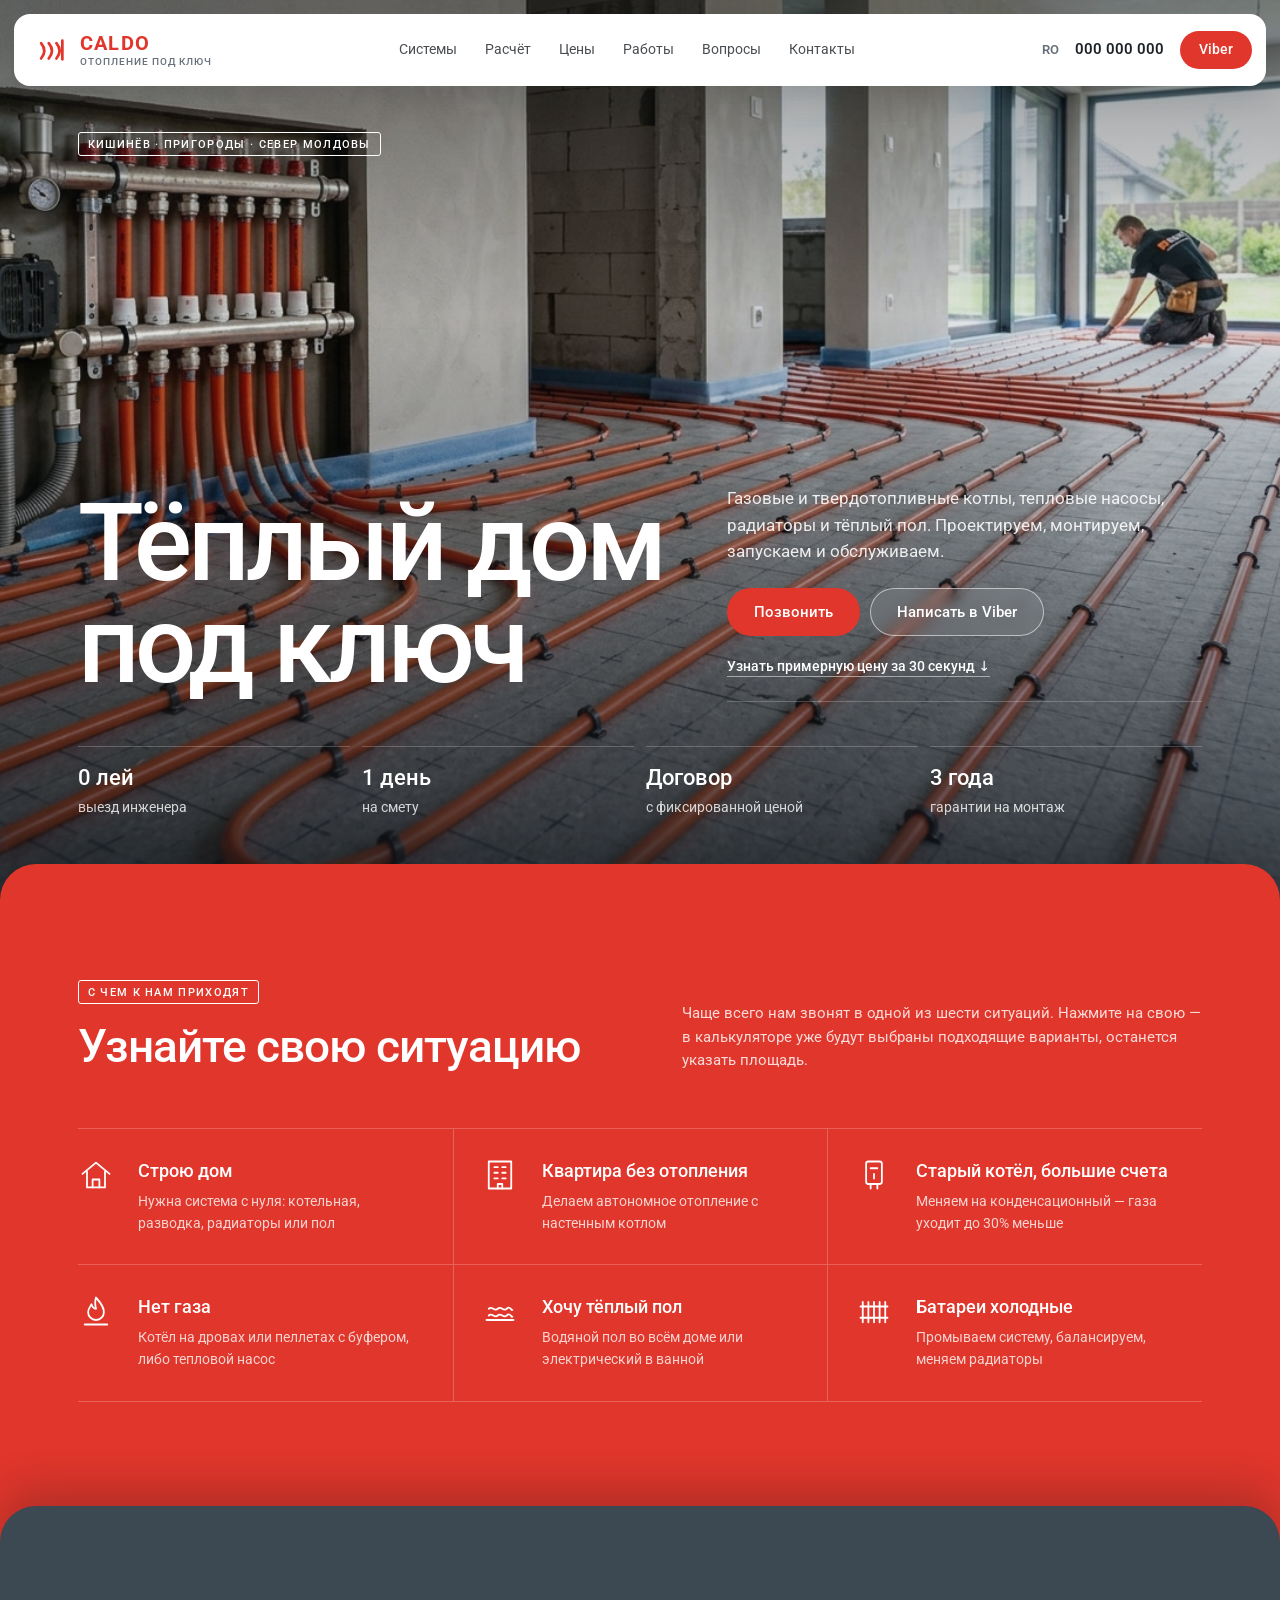
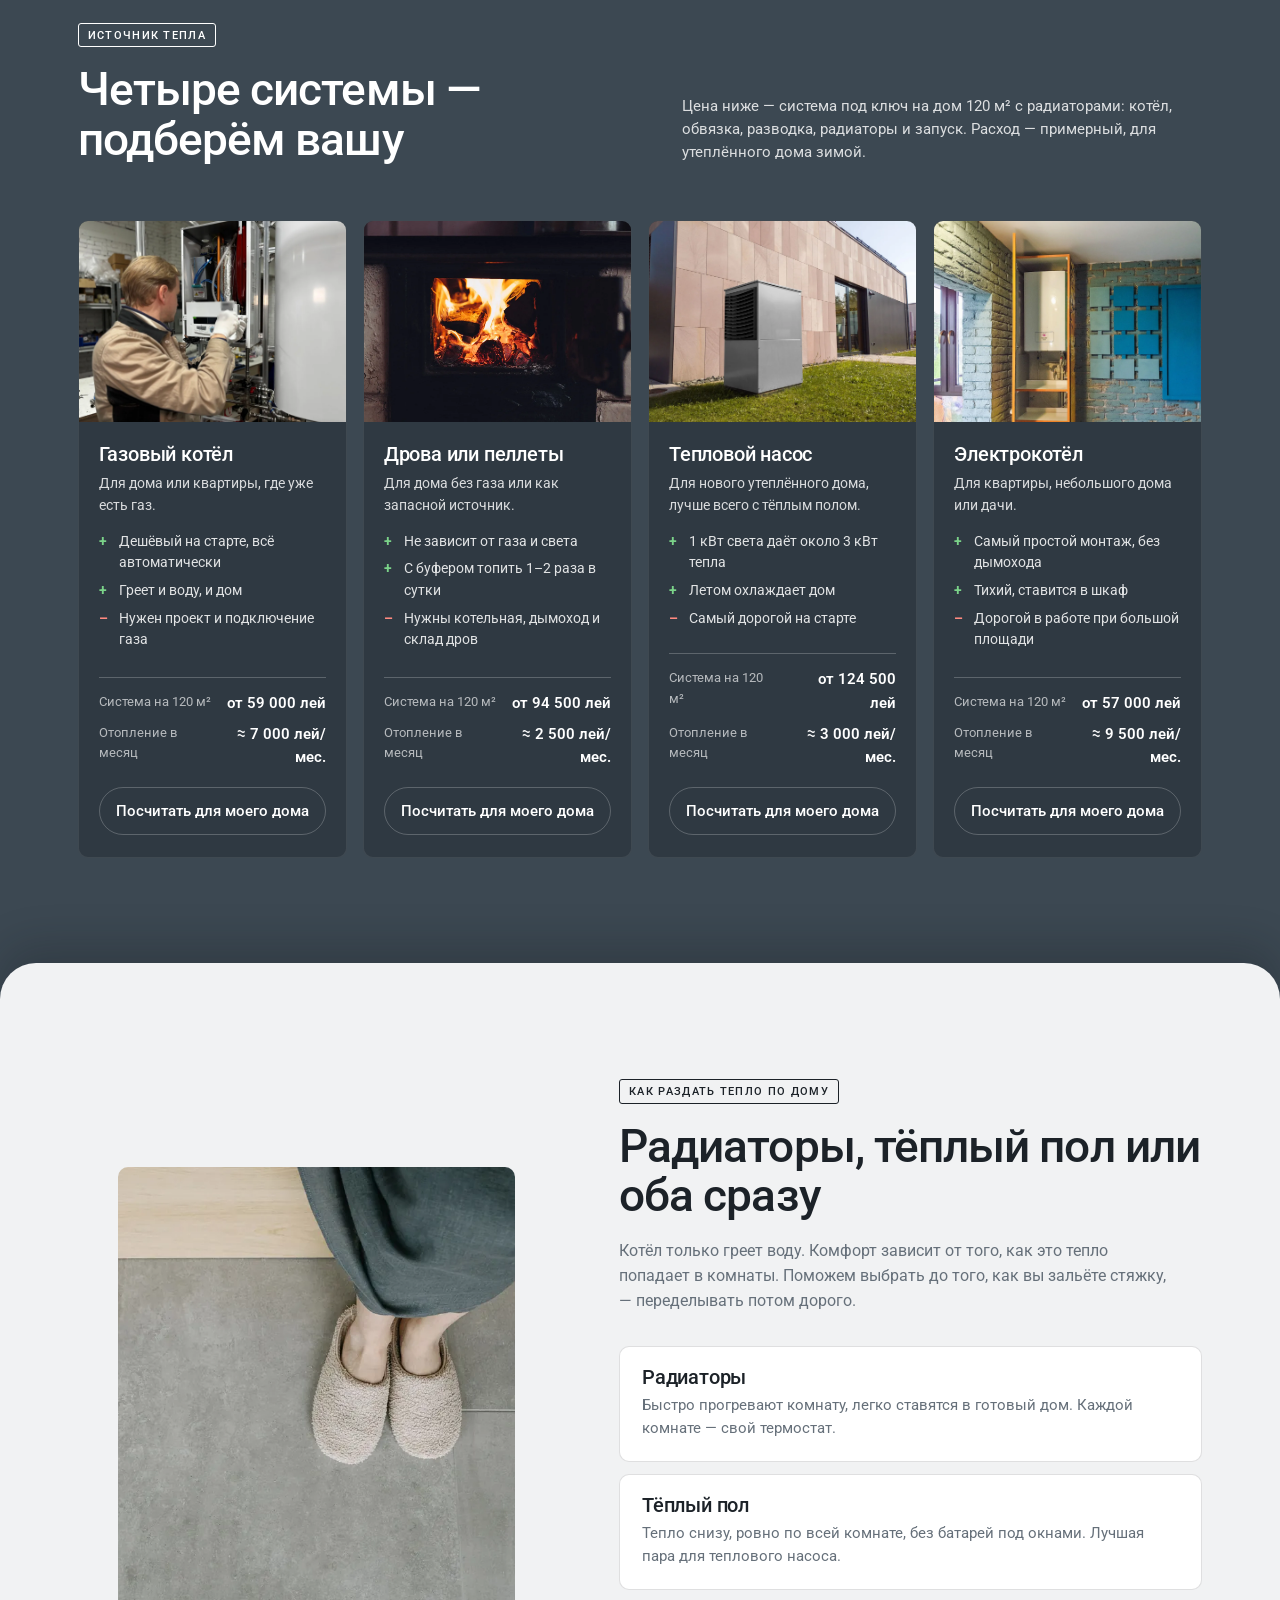
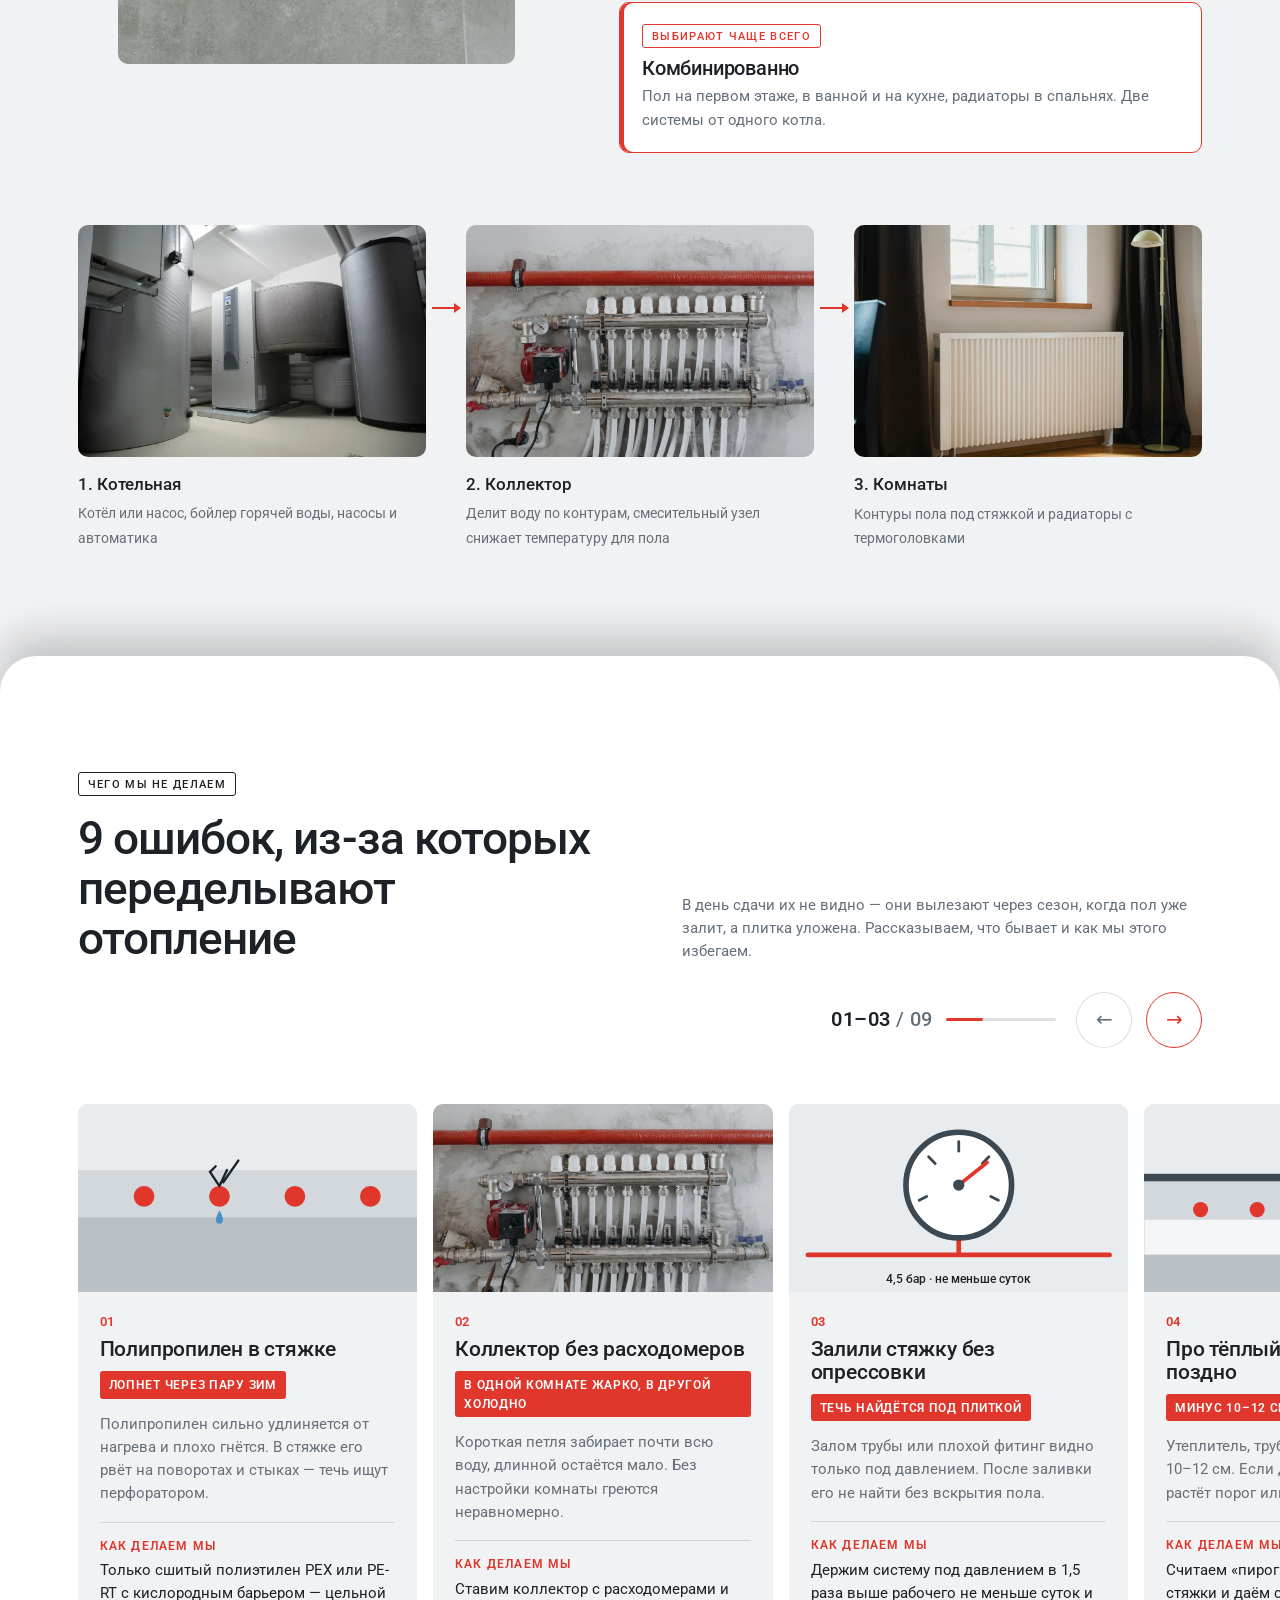
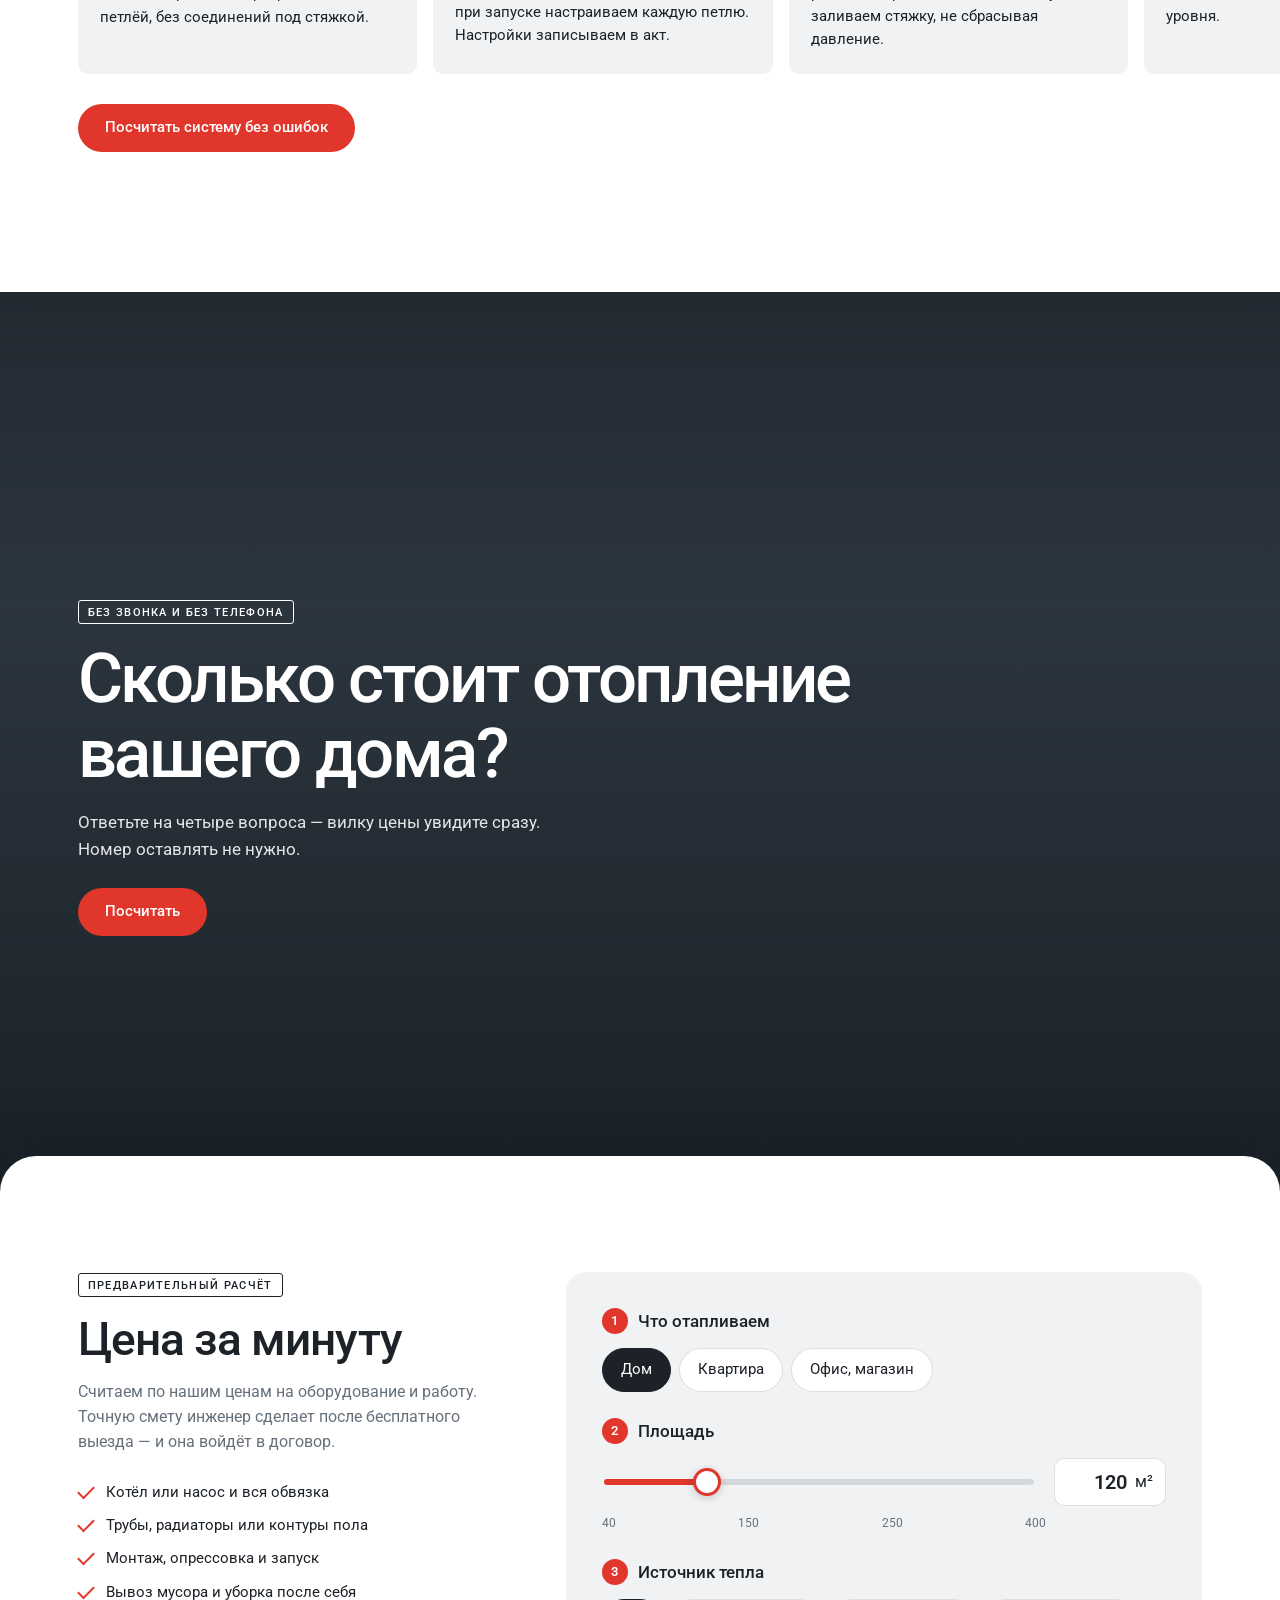
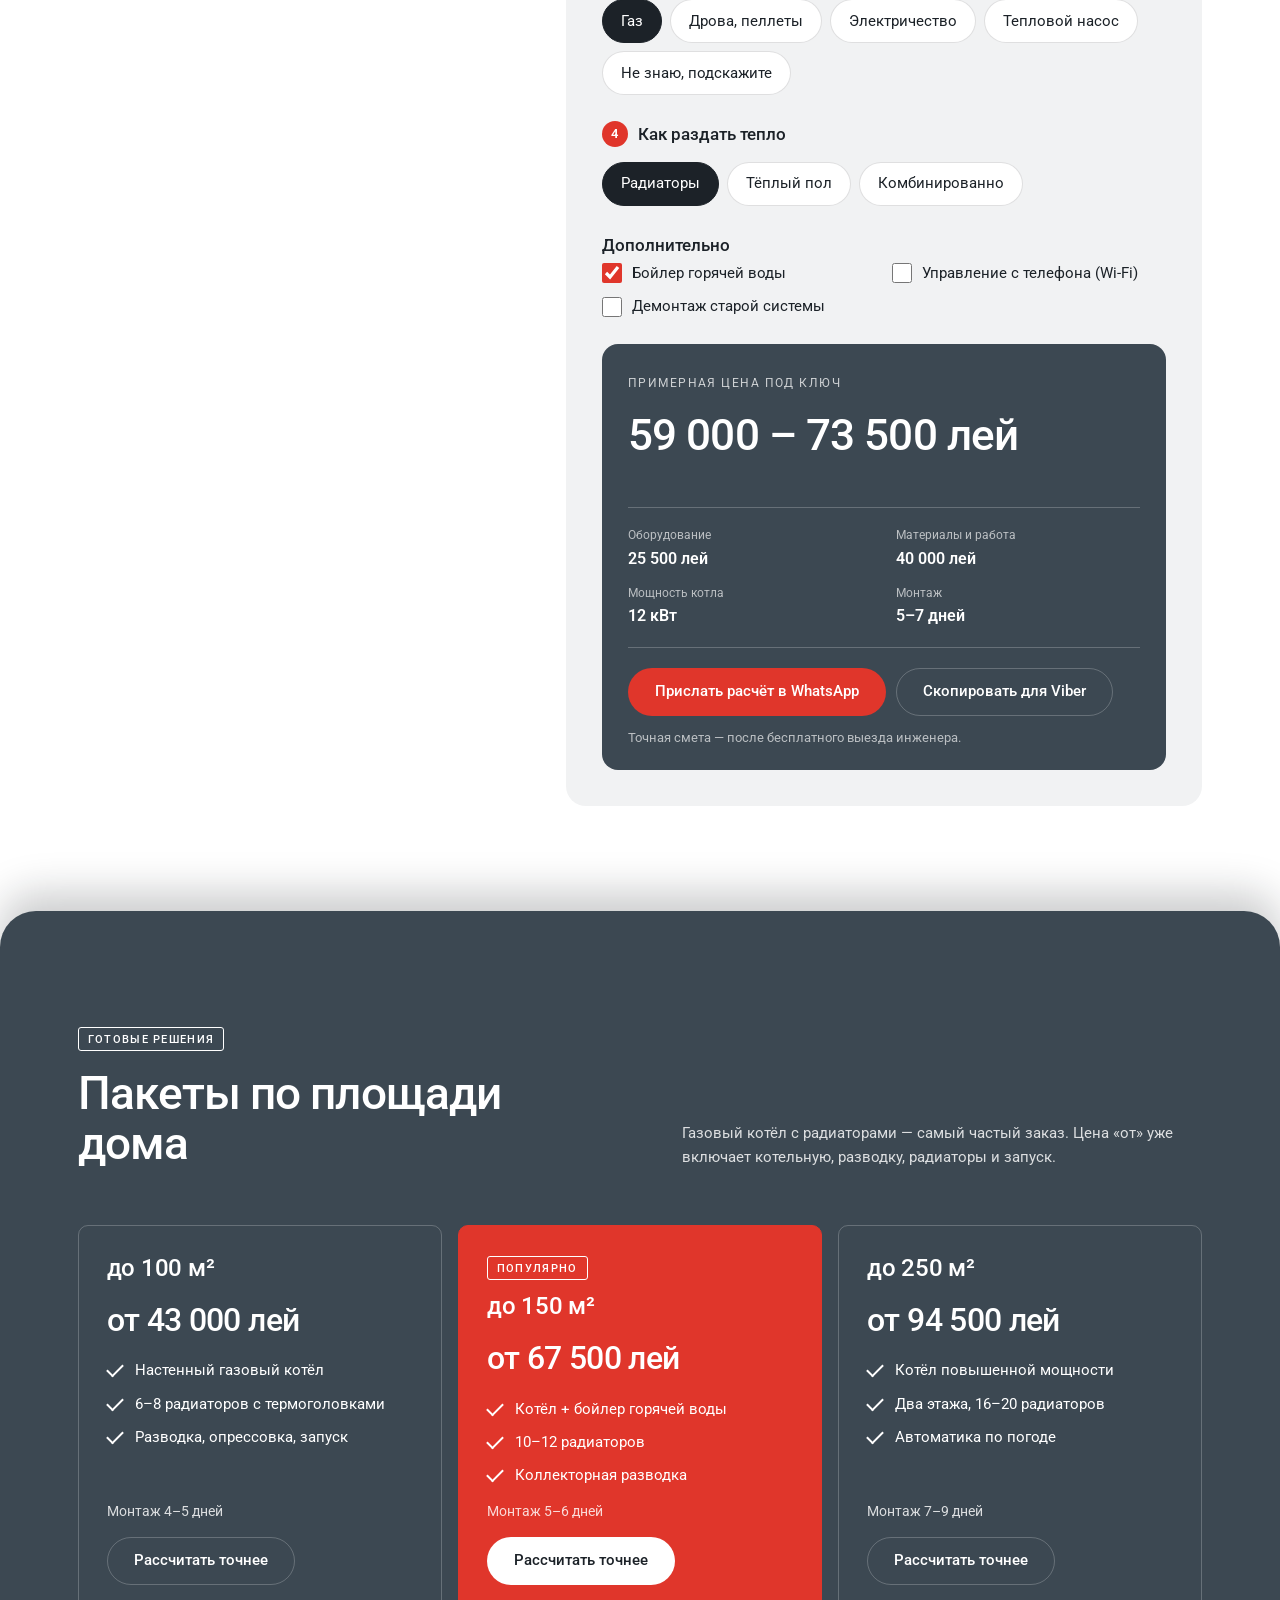
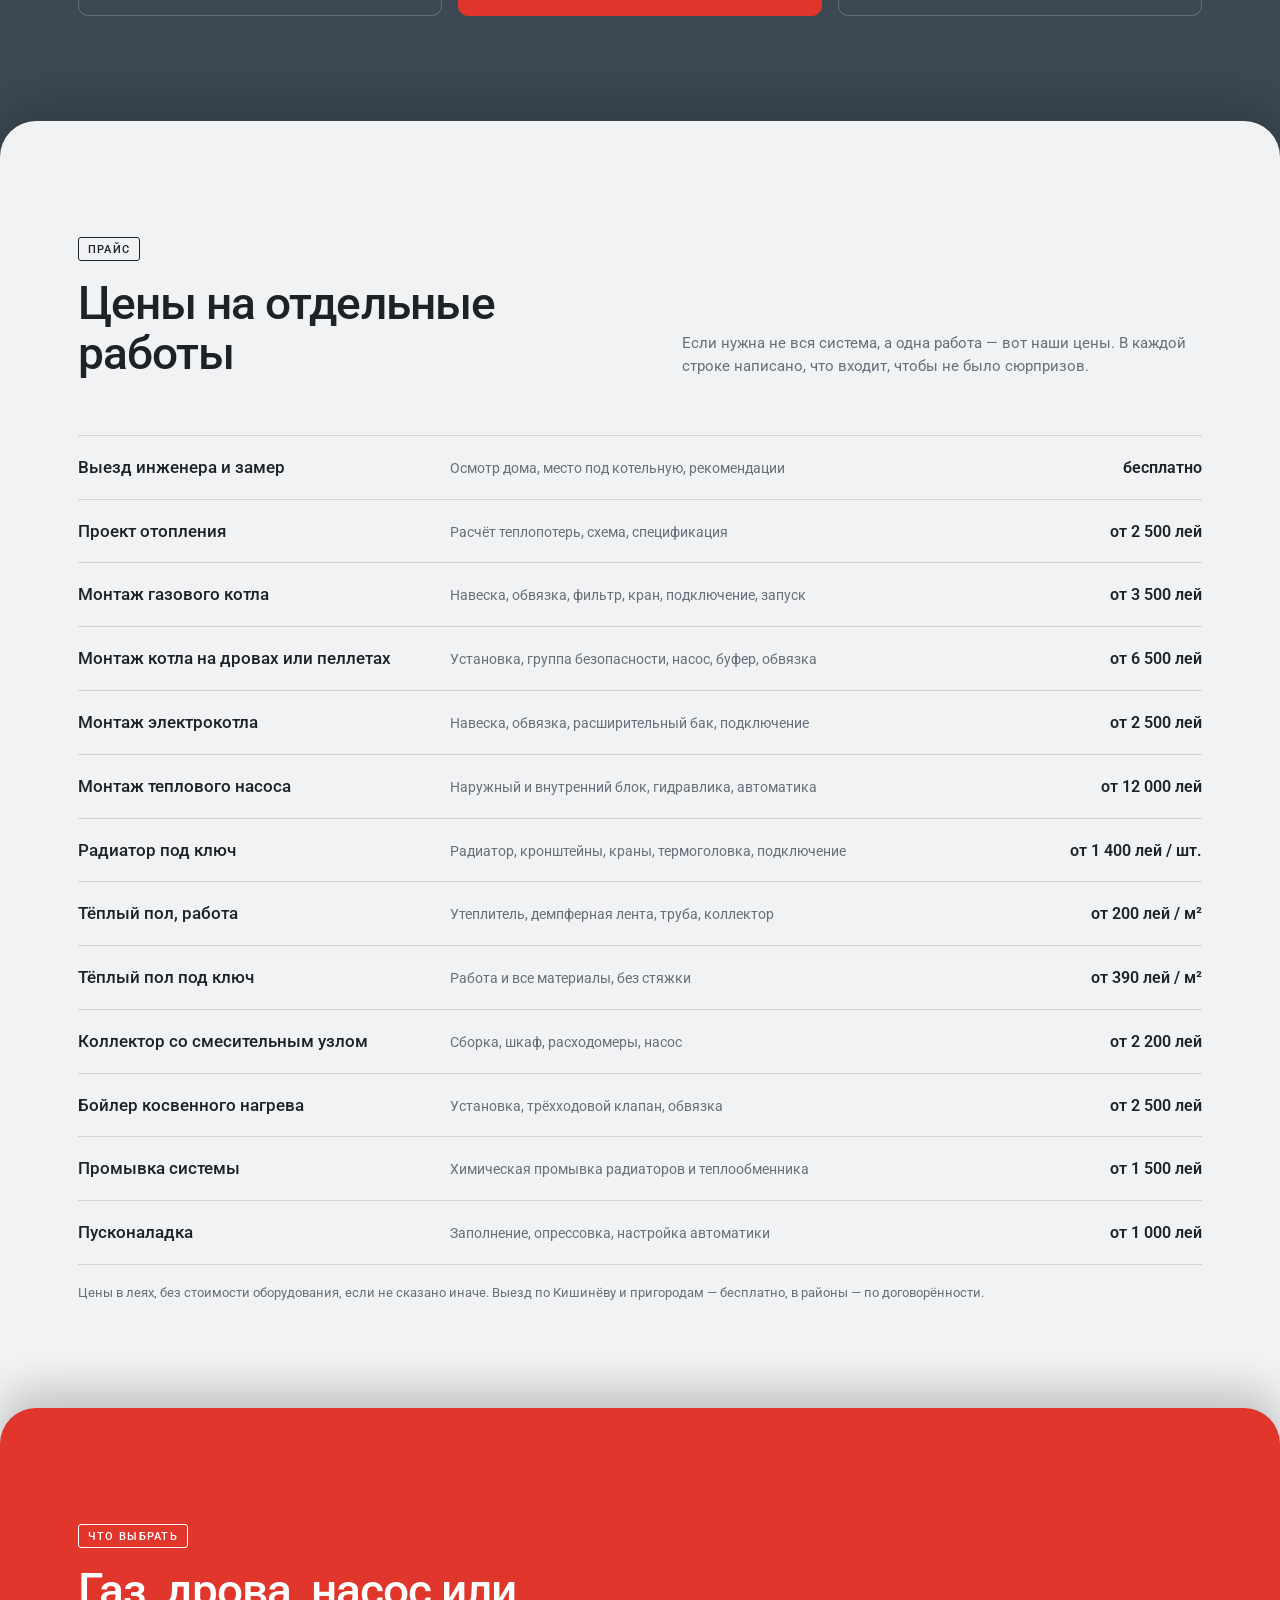
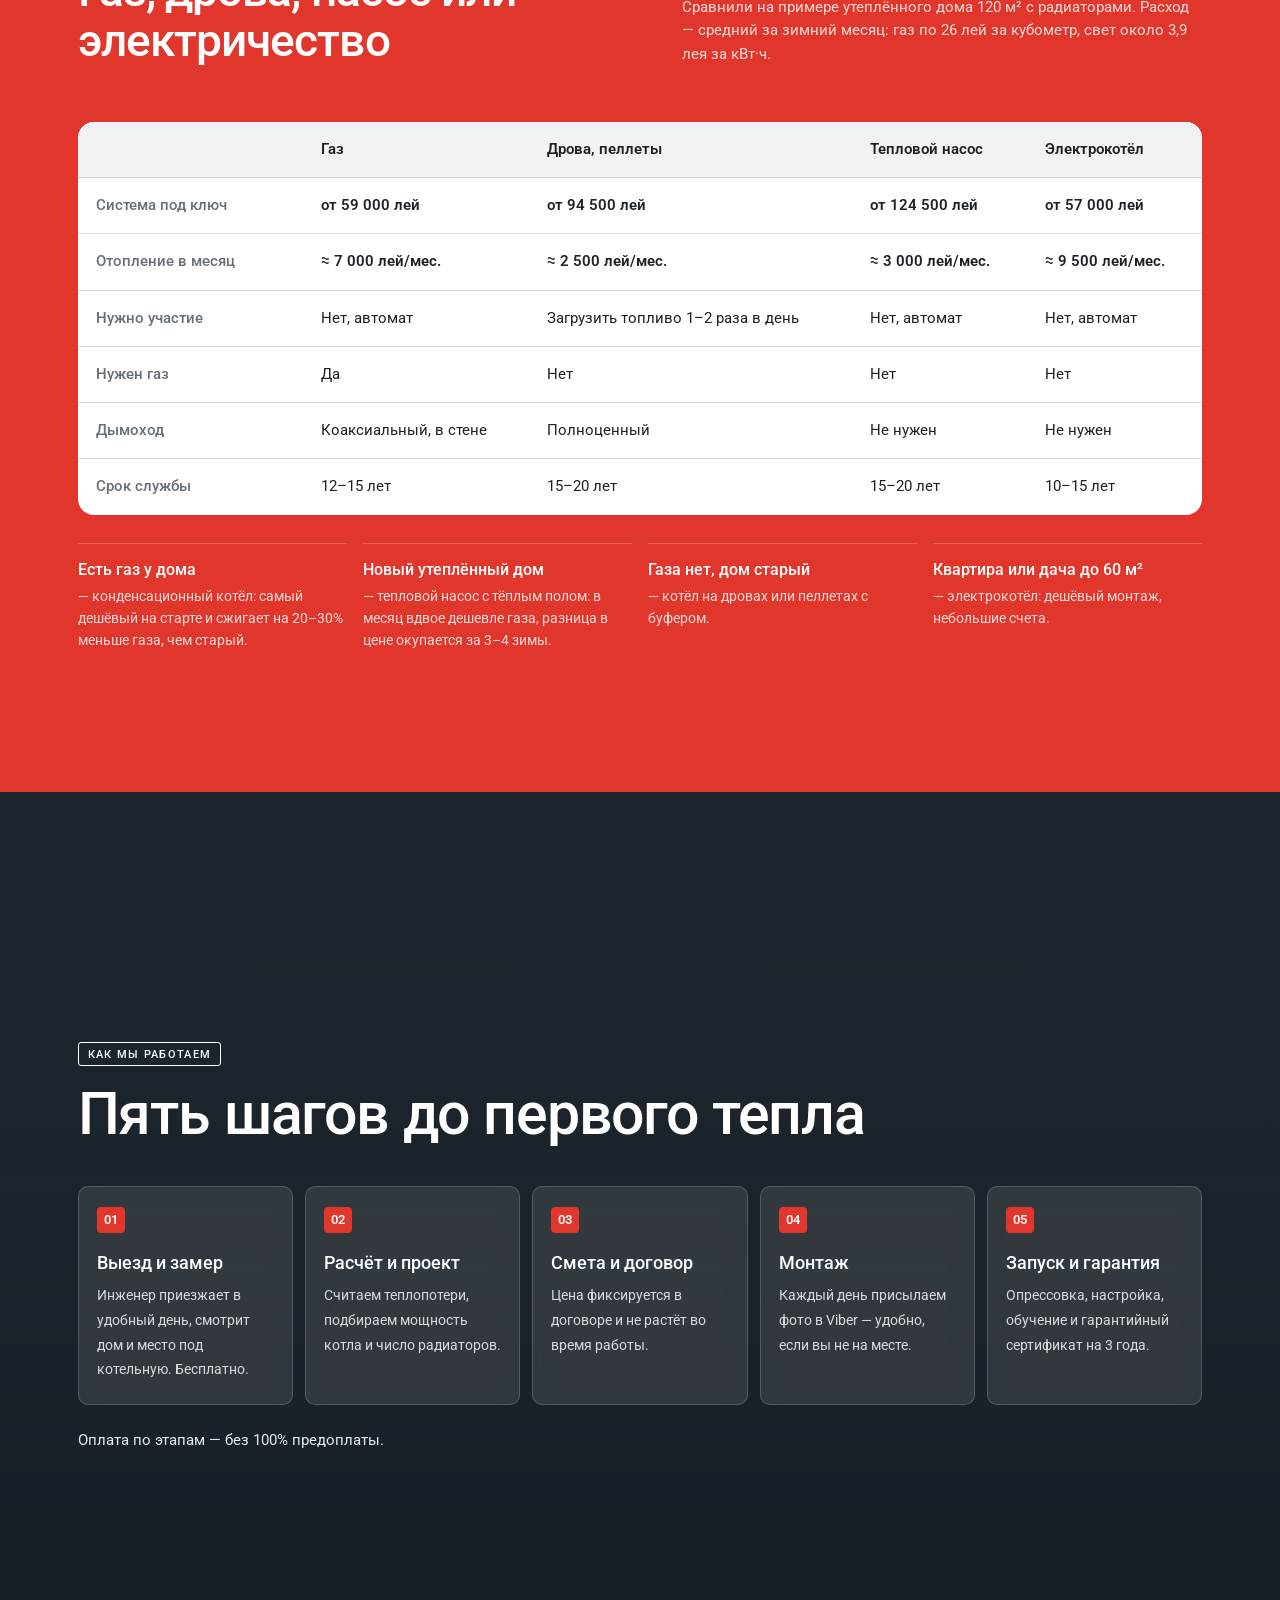
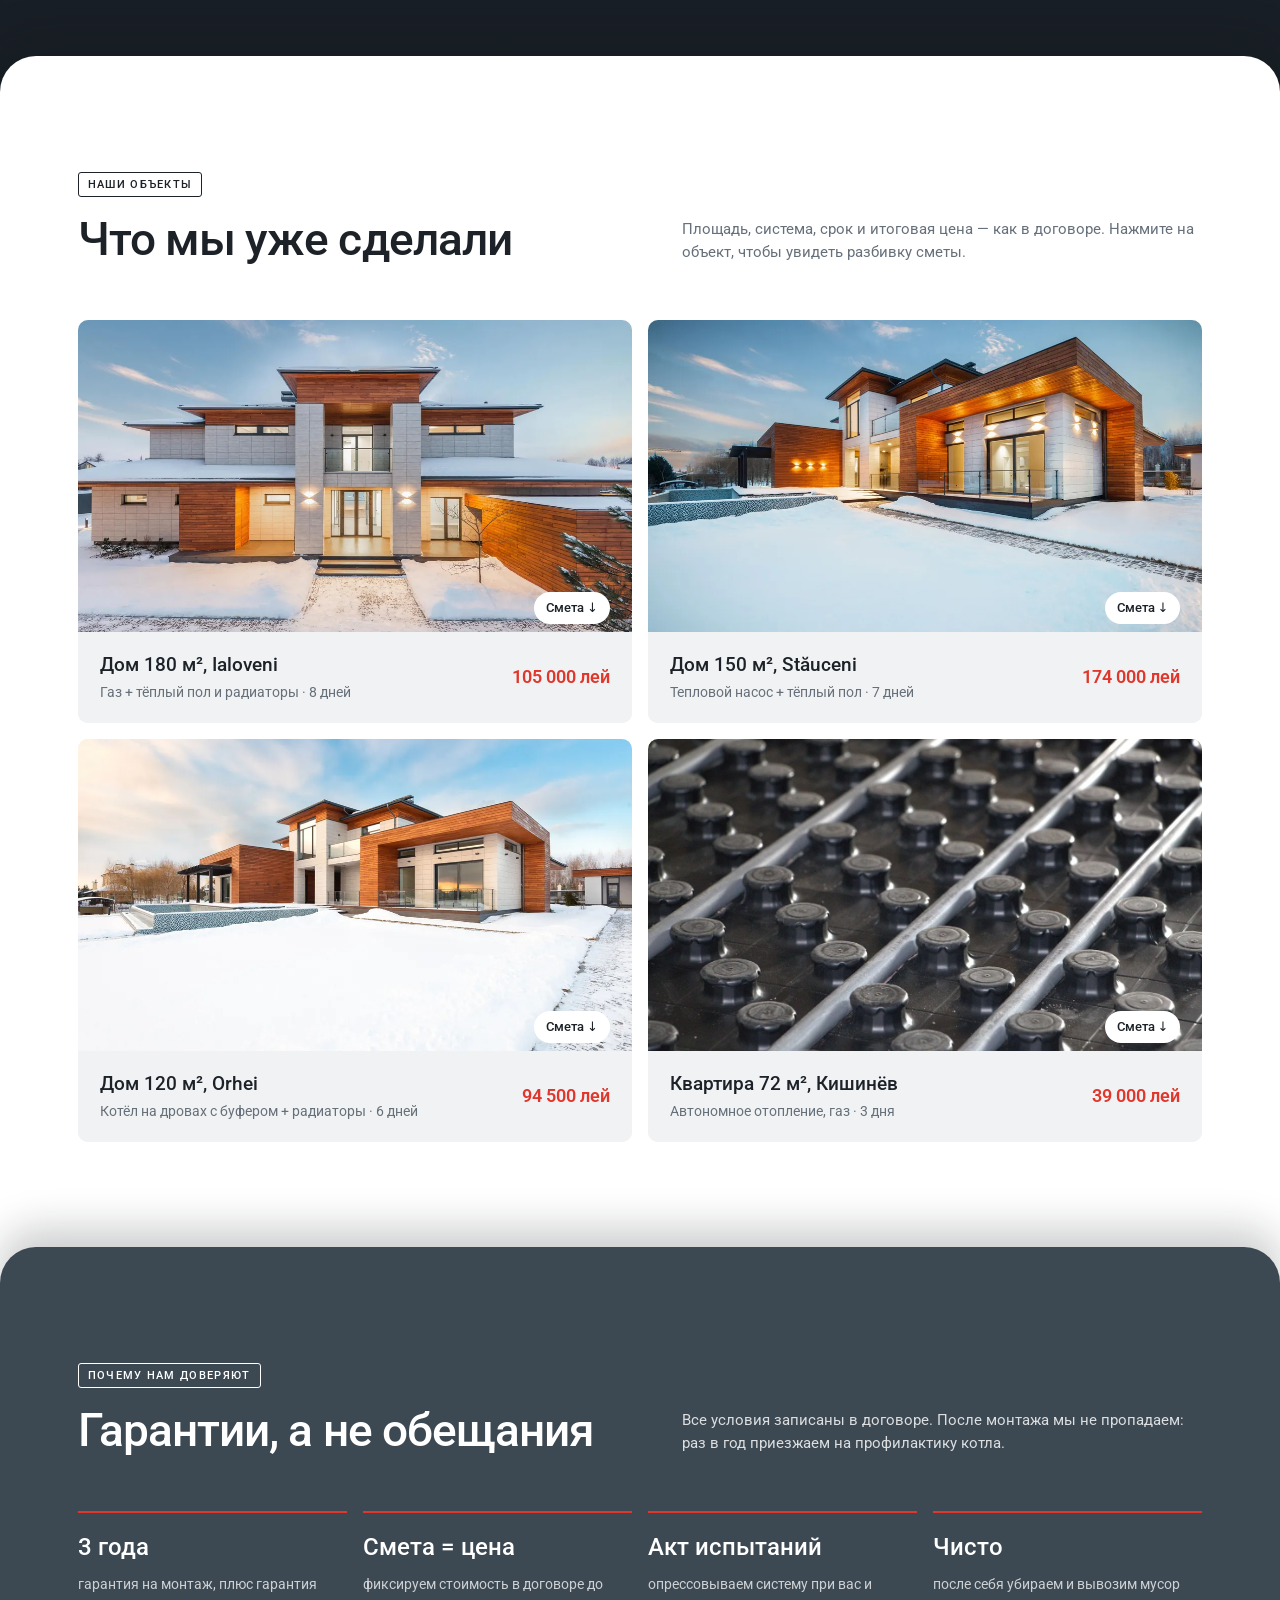
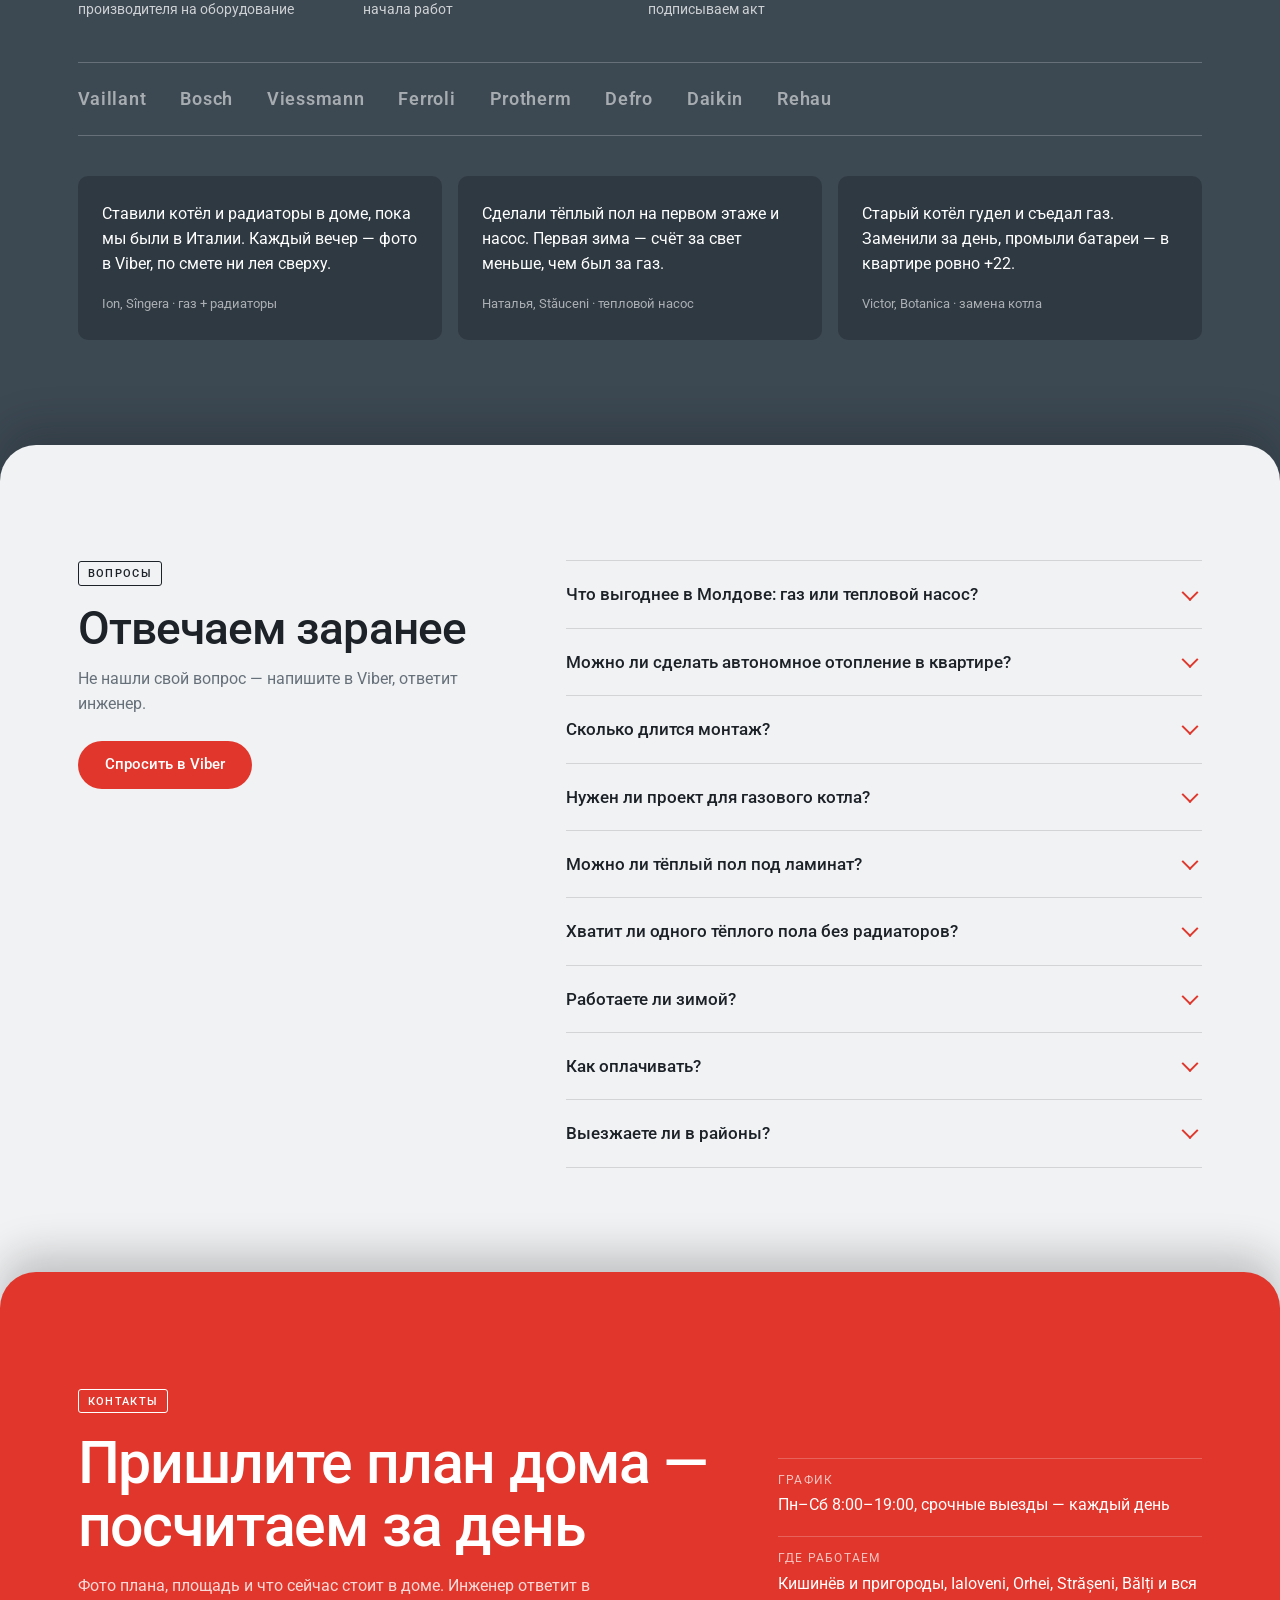
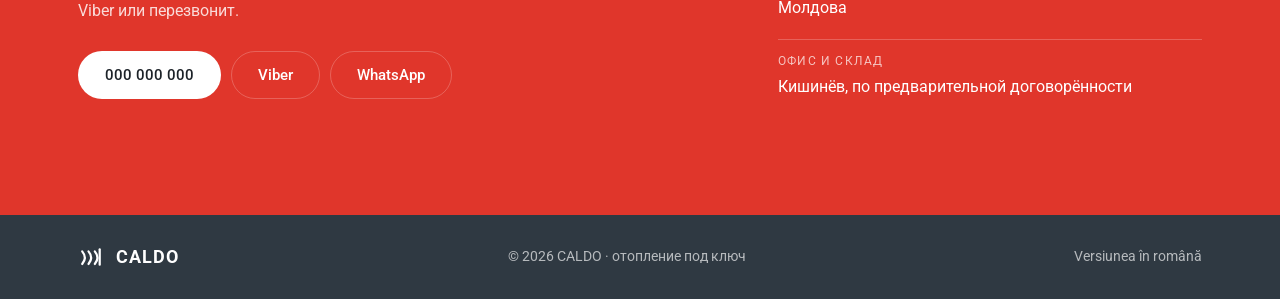
==== commit c6d7d549: "Add files via upload" ====
--- a/index.html
+++ b/index.html
@@ -19,7 +19,7 @@
 <link rel="preload" href="fonts/Roboto-Medium.woff2" as="font" type="font/woff2" crossorigin>
 <link rel="preload" href="img/pol.jpg" as="image">
 <link rel="alternate" hreflang="ro" href="ro.html">
-<link rel="stylesheet" href="style.css?v=10">
+<link rel="stylesheet" href="style.css?v=11">
 </head>
 <body>
 
@@ -711,7 +711,7 @@
   ]
 }
 </script>
-<script src="main.js?v=9"></script>
+<script src="main.js?v=10"></script>
 <script src="fx.js?v=1"></script>
 </body>
 </html>
--- a/style.css
+++ b/style.css
@@ -91,7 +91,7 @@
 .sec--light .head2>p,.sec--white .head2>p{color:var(--muted)}
 
 /* ---------- фото-экраны: прозрачные «окна» в фиксированную стопку фото ---------- */
-.bgstack{position:fixed;inset:0;z-index:0;background:var(--slate-2)}
+.bgstack{position:fixed;inset:0 0 auto;height:100vh;height:100lvh;z-index:0;background:var(--slate-2)}
 .bgstack img{position:absolute;inset:0;width:100%;height:100%;object-fit:cover;opacity:0;transition:opacity .9s ease}
 .bgstack img.on{opacity:1}
 main{z-index:1}
